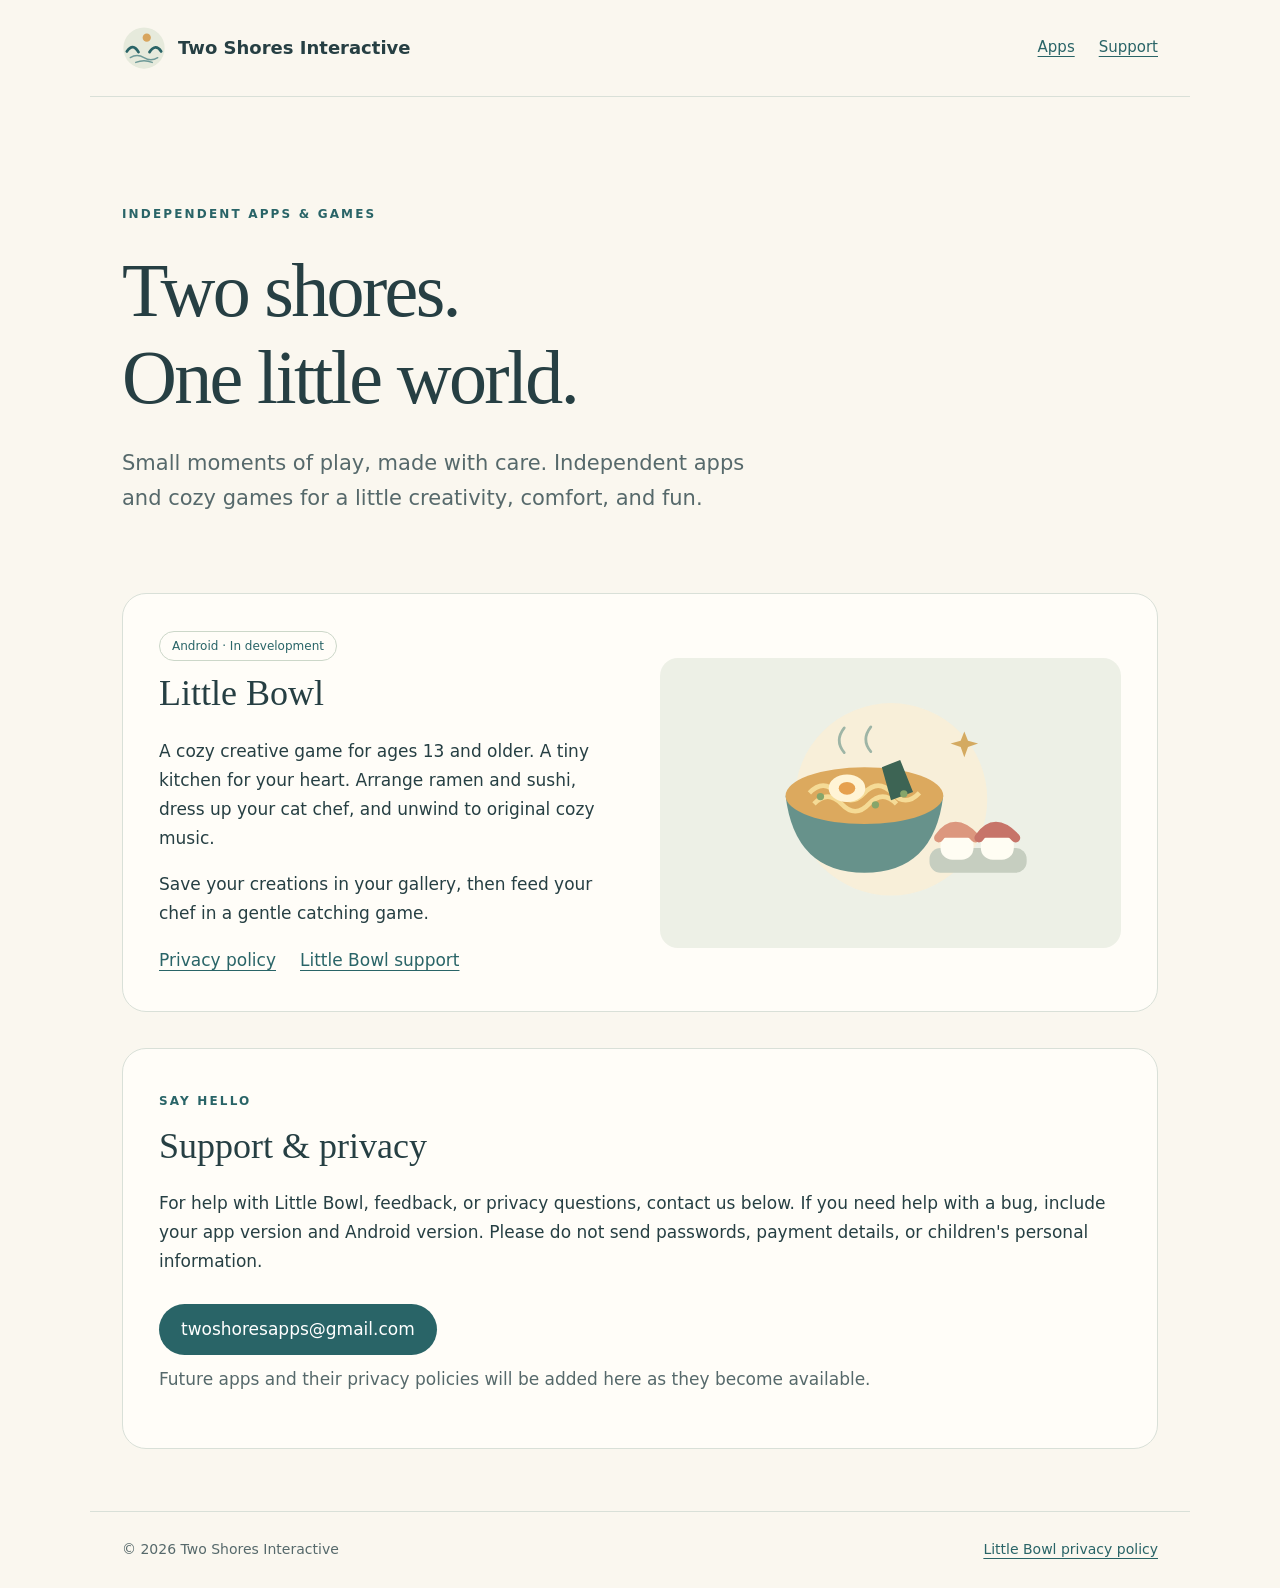
==== index.html @ 8dc5da83 "Add files via upload" ====
<!doctype html>
<html lang="en"><head><meta charset="utf-8"><meta name="viewport" content="width=device-width, initial-scale=1"><title>Two Shores Interactive — Apps & Games</title><meta name="description" content="Two Shores Interactive — independent apps, cozy games, support, and privacy policies."><meta name="theme-color" content="#faf7ef"><style>
:root{--ink:#263f43;--muted:#56696b;--paper:#faf7ef;--sea:#296467;--line:#d9e0d8;--card:#fffdf8}
*{box-sizing:border-box}html{scroll-behavior:smooth}body{margin:0;background:var(--paper);color:var(--ink);font:17px/1.7 system-ui,sans-serif}a{color:var(--sea);text-underline-offset:4px}a:focus-visible{outline:3px solid #af7441;outline-offset:5px}header,main,footer{max-width:1100px;margin:auto;padding:26px 32px}header{display:flex;align-items:center;justify-content:space-between;gap:20px;border-bottom:1px solid var(--line)}.brand{font-weight:700;text-decoration:none;color:var(--ink);font-size:18px;display:flex;gap:12px;align-items:center}.brand svg{width:44px;height:44px;flex-shrink:0}nav{display:flex;gap:24px}nav a{font-size:15px}.hero{padding:75px 0 58px;max-width:800px}.eyebrow{font-size:12px;letter-spacing:.18em;text-transform:uppercase;font-weight:700;color:var(--sea)}h1,h2,h3{font-family:Georgia,serif;font-weight:400;line-height:1.15}h1{font-size:clamp(40px,7vw,76px);margin:20px 0 24px;letter-spacing:-.035em}h2{font-size:36px;margin:12px 0 22px}h3{font-size:26px;margin:30px 0 12px}.intro{font-size:21px;color:var(--muted);max-width:640px}.card{background:var(--card);border:1px solid var(--line);border-radius:24px;padding:36px;margin-bottom:36px}.app-card{display:grid;grid-template-columns:1fr 1fr;gap:40px;align-items:center}.pill{display:inline-block;border:1px solid #ccd7c9;border-radius:30px;font-size:12px;padding:4px 12px;color:var(--sea)}.art{background:#edf0e6;border-radius:18px;padding:35px;display:flex;align-items:center;justify-content:center;min-height:260px}.art svg{width:100%;max-width:330px;height:auto}.button{display:inline-block;background:var(--sea);color:white;padding:11px 22px;border-radius:30px;text-decoration:none;margin:10px 0}.links{display:flex;flex-wrap:wrap;gap:12px 24px}.muted,footer{color:var(--muted)}footer{font-size:14px;border-top:1px solid var(--line);display:flex;justify-content:space-between;gap:20px;flex-wrap:wrap}.policy{max-width:800px;padding-top:25px}.policy h1{font-size:48px}.policy h2{font-size:28px;margin-top:38px}.note{border-left:3px solid var(--sea);background:#edf0e6;padding:16px 20px;border-radius:0 12px 12px 0}li{margin:7px 0}p{margin:0 0 18px}section[id]{scroll-margin-top:24px}@media(max-width:650px){header,main,footer{padding:22px}.brand{font-size:15px}nav{gap:12px}.hero{padding:46px 0}.app-card{grid-template-columns:1fr;gap:20px}.card{padding:24px}.art{min-height:200px}.intro{font-size:19px}.policy h1{font-size:38px}}@media(prefers-reduced-motion:reduce){html{scroll-behavior:auto}}
</style></head>
<body><header><a class="brand" href="index.html"><svg viewBox="0 0 64 64" aria-hidden="true"><circle cx="32" cy="32" r="30" fill="#e6eadc"/><circle cx="36" cy="17" r="6" fill="#d8a55e"/><path d="M7 37Q16 24 24 38M40 38Q49 25 57 37" fill="none" stroke="#296467" stroke-width="4" stroke-linecap="round"/><path d="M12 46Q22 40 32 46T52 46M20 53Q32 48 44 53" fill="none" stroke="#6d9997" stroke-width="2" stroke-linecap="round"/></svg>Two Shores Interactive</a><nav aria-label="Main navigation"><a href="index.html#apps">Apps</a><a href="index.html#support">Support</a></nav></header>
<main><section class="hero"><span class="eyebrow">Independent apps &amp; games</span><h1>Two shores.<br>One little world.</h1><p class="intro">Small moments of play, made with care. Independent apps and cozy games for a little creativity, comfort, and fun.</p></section>
<section id="apps" class="card app-card"><div><span class="pill">Android · In development</span><h2>Little Bowl</h2><p>A cozy creative game for ages 13 and older. A tiny kitchen for your heart. Arrange ramen and sushi, dress up your cat chef, and unwind to original cozy music.</p><p>Save your creations in your gallery, then feed your chef in a gentle catching game.</p><div class="links"><a href="privacy.html">Privacy policy</a><a href="mailto:twoshoresapps@gmail.com?subject=Little%20Bowl%20support">Little Bowl support</a></div></div><div class="art"><svg viewBox="0 0 360 240" role="img" aria-label="A bowl of ramen and sushi beneath a little star"><circle cx="180" cy="116" r="105" fill="#f8efd9"/><path d="M65 112Q75 196 151 196T237 112Z" fill="#67928b"/><ellipse cx="151" cy="112" rx="86" ry="31" fill="#dca95e"/><path d="M91 109q15-16 30 0t30 0t30 0t30 0M96 121q15-16 30 0t30 0t30 0" fill="none" stroke="#f5db96" stroke-width="5"/><ellipse cx="132" cy="104" rx="20" ry="15" fill="#fff4d5"/><ellipse cx="132" cy="104" rx="9" ry="7" fill="#e6a14f"/><path d="m170 81 20-8 14 35-24 9Z" fill="#3d6454"/><g fill="#86a56a"><circle cx="103" cy="113" r="4"/><circle cx="163" cy="122" r="4"/><circle cx="194" cy="110" r="4"/></g><rect x="222" y="169" width="106" height="27" rx="12" fill="#c6cec0"/><rect x="234" y="153" width="36" height="29" rx="13" fill="#fffdf3"/><path d="M232 158q17-25 40 0" fill="#dc977e" stroke="#dc977e" stroke-width="10" stroke-linecap="round"/><rect x="278" y="153" width="36" height="29" rx="13" fill="#fffdf3"/><path d="M276 158q17-25 40 0" fill="#c77469" stroke="#c77469" stroke-width="10" stroke-linecap="round"/><path d="M129 65q-11-13 0-27M158 64q-11-13 0-27" fill="none" stroke="#9eb5a6" stroke-width="3" stroke-linecap="round"/><path d="m260 42 4 10 11 3-11 4-4 11-4-11-11-4 11-3Z" fill="#d4aa61"/></svg></div></section>
<section id="support" class="card"><span class="eyebrow">Say hello</span><h2>Support &amp; privacy</h2><p>For help with Little Bowl, feedback, or privacy questions, contact us below. If you need help with a bug, include your app version and Android version. Please do not send passwords, payment details, or children's personal information.</p><a class="button" href="mailto:twoshoresapps@gmail.com">twoshoresapps@gmail.com</a><p class="muted">Future apps and their privacy policies will be added here as they become available.</p></section></main>
<footer><span>© 2026 Two Shores Interactive</span><a href="privacy.html">Little Bowl privacy policy</a></footer></body></html>
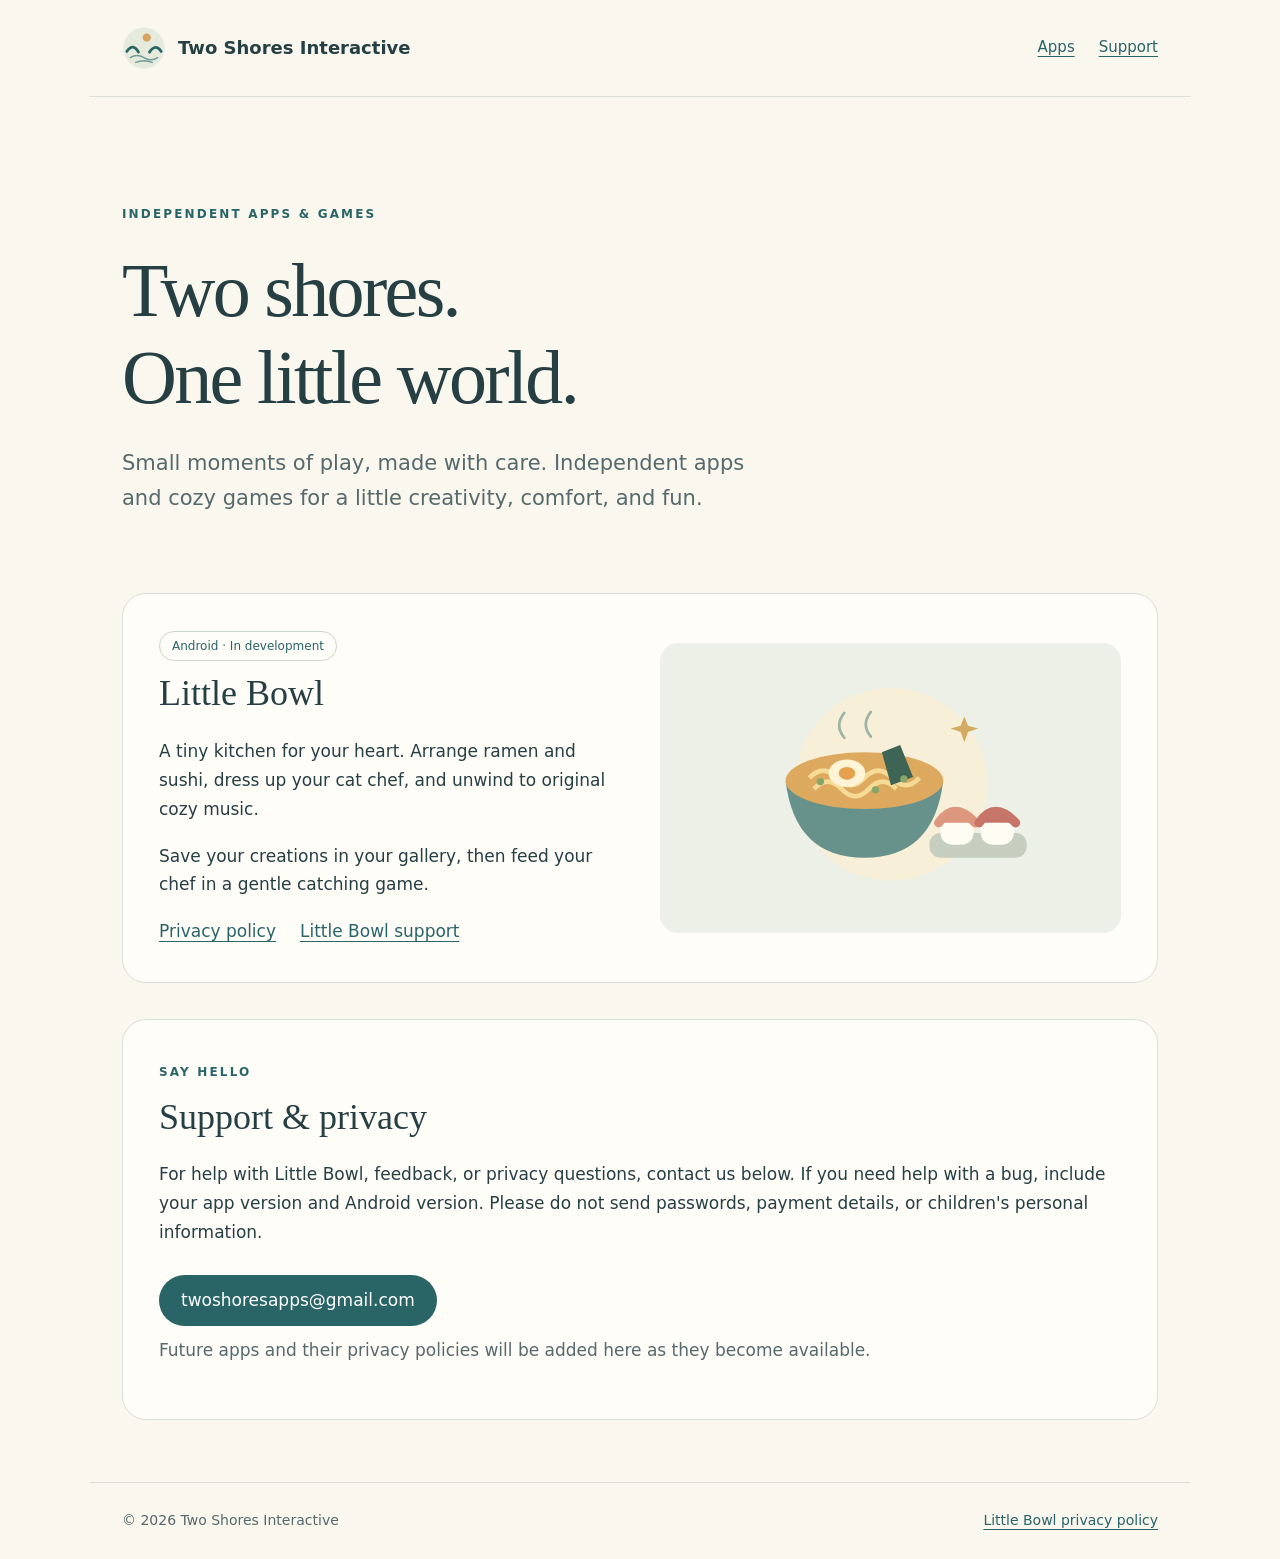
==== commit a3aa97cc: "Add files via upload" ====
--- a/index.html
+++ b/index.html
@@ -5,6 +5,6 @@
 </style></head>
 <body><header><a class="brand" href="index.html"><svg viewBox="0 0 64 64" aria-hidden="true"><circle cx="32" cy="32" r="30" fill="#e6eadc"/><circle cx="36" cy="17" r="6" fill="#d8a55e"/><path d="M7 37Q16 24 24 38M40 38Q49 25 57 37" fill="none" stroke="#296467" stroke-width="4" stroke-linecap="round"/><path d="M12 46Q22 40 32 46T52 46M20 53Q32 48 44 53" fill="none" stroke="#6d9997" stroke-width="2" stroke-linecap="round"/></svg>Two Shores Interactive</a><nav aria-label="Main navigation"><a href="index.html#apps">Apps</a><a href="index.html#support">Support</a></nav></header>
 <main><section class="hero"><span class="eyebrow">Independent apps &amp; games</span><h1>Two shores.<br>One little world.</h1><p class="intro">Small moments of play, made with care. Independent apps and cozy games for a little creativity, comfort, and fun.</p></section>
-<section id="apps" class="card app-card"><div><span class="pill">Android · In development</span><h2>Little Bowl</h2><p>A cozy creative game for ages 13 and older. A tiny kitchen for your heart. Arrange ramen and sushi, dress up your cat chef, and unwind to original cozy music.</p><p>Save your creations in your gallery, then feed your chef in a gentle catching game.</p><div class="links"><a href="privacy.html">Privacy policy</a><a href="mailto:twoshoresapps@gmail.com?subject=Little%20Bowl%20support">Little Bowl support</a></div></div><div class="art"><svg viewBox="0 0 360 240" role="img" aria-label="A bowl of ramen and sushi beneath a little star"><circle cx="180" cy="116" r="105" fill="#f8efd9"/><path d="M65 112Q75 196 151 196T237 112Z" fill="#67928b"/><ellipse cx="151" cy="112" rx="86" ry="31" fill="#dca95e"/><path d="M91 109q15-16 30 0t30 0t30 0t30 0M96 121q15-16 30 0t30 0t30 0" fill="none" stroke="#f5db96" stroke-width="5"/><ellipse cx="132" cy="104" rx="20" ry="15" fill="#fff4d5"/><ellipse cx="132" cy="104" rx="9" ry="7" fill="#e6a14f"/><path d="m170 81 20-8 14 35-24 9Z" fill="#3d6454"/><g fill="#86a56a"><circle cx="103" cy="113" r="4"/><circle cx="163" cy="122" r="4"/><circle cx="194" cy="110" r="4"/></g><rect x="222" y="169" width="106" height="27" rx="12" fill="#c6cec0"/><rect x="234" y="153" width="36" height="29" rx="13" fill="#fffdf3"/><path d="M232 158q17-25 40 0" fill="#dc977e" stroke="#dc977e" stroke-width="10" stroke-linecap="round"/><rect x="278" y="153" width="36" height="29" rx="13" fill="#fffdf3"/><path d="M276 158q17-25 40 0" fill="#c77469" stroke="#c77469" stroke-width="10" stroke-linecap="round"/><path d="M129 65q-11-13 0-27M158 64q-11-13 0-27" fill="none" stroke="#9eb5a6" stroke-width="3" stroke-linecap="round"/><path d="m260 42 4 10 11 3-11 4-4 11-4-11-11-4 11-3Z" fill="#d4aa61"/></svg></div></section>
+<section id="apps" class="card app-card"><div><span class="pill">Android · In development</span><h2>Little Bowl</h2><p>A tiny kitchen for your heart. Arrange ramen and sushi, dress up your cat chef, and unwind to original cozy music.</p><p>Save your creations in your gallery, then feed your chef in a gentle catching game.</p><div class="links"><a href="privacy.html">Privacy policy</a><a href="mailto:twoshoresapps@gmail.com?subject=Little%20Bowl%20support">Little Bowl support</a></div></div><div class="art"><svg viewBox="0 0 360 240" role="img" aria-label="A bowl of ramen and sushi beneath a little star"><circle cx="180" cy="116" r="105" fill="#f8efd9"/><path d="M65 112Q75 196 151 196T237 112Z" fill="#67928b"/><ellipse cx="151" cy="112" rx="86" ry="31" fill="#dca95e"/><path d="M91 109q15-16 30 0t30 0t30 0t30 0M96 121q15-16 30 0t30 0t30 0" fill="none" stroke="#f5db96" stroke-width="5"/><ellipse cx="132" cy="104" rx="20" ry="15" fill="#fff4d5"/><ellipse cx="132" cy="104" rx="9" ry="7" fill="#e6a14f"/><path d="m170 81 20-8 14 35-24 9Z" fill="#3d6454"/><g fill="#86a56a"><circle cx="103" cy="113" r="4"/><circle cx="163" cy="122" r="4"/><circle cx="194" cy="110" r="4"/></g><rect x="222" y="169" width="106" height="27" rx="12" fill="#c6cec0"/><rect x="234" y="153" width="36" height="29" rx="13" fill="#fffdf3"/><path d="M232 158q17-25 40 0" fill="#dc977e" stroke="#dc977e" stroke-width="10" stroke-linecap="round"/><rect x="278" y="153" width="36" height="29" rx="13" fill="#fffdf3"/><path d="M276 158q17-25 40 0" fill="#c77469" stroke="#c77469" stroke-width="10" stroke-linecap="round"/><path d="M129 65q-11-13 0-27M158 64q-11-13 0-27" fill="none" stroke="#9eb5a6" stroke-width="3" stroke-linecap="round"/><path d="m260 42 4 10 11 3-11 4-4 11-4-11-11-4 11-3Z" fill="#d4aa61"/></svg></div></section>
 <section id="support" class="card"><span class="eyebrow">Say hello</span><h2>Support &amp; privacy</h2><p>For help with Little Bowl, feedback, or privacy questions, contact us below. If you need help with a bug, include your app version and Android version. Please do not send passwords, payment details, or children's personal information.</p><a class="button" href="mailto:twoshoresapps@gmail.com">twoshoresapps@gmail.com</a><p class="muted">Future apps and their privacy policies will be added here as they become available.</p></section></main>
 <footer><span>© 2026 Two Shores Interactive</span><a href="privacy.html">Little Bowl privacy policy</a></footer></body></html>
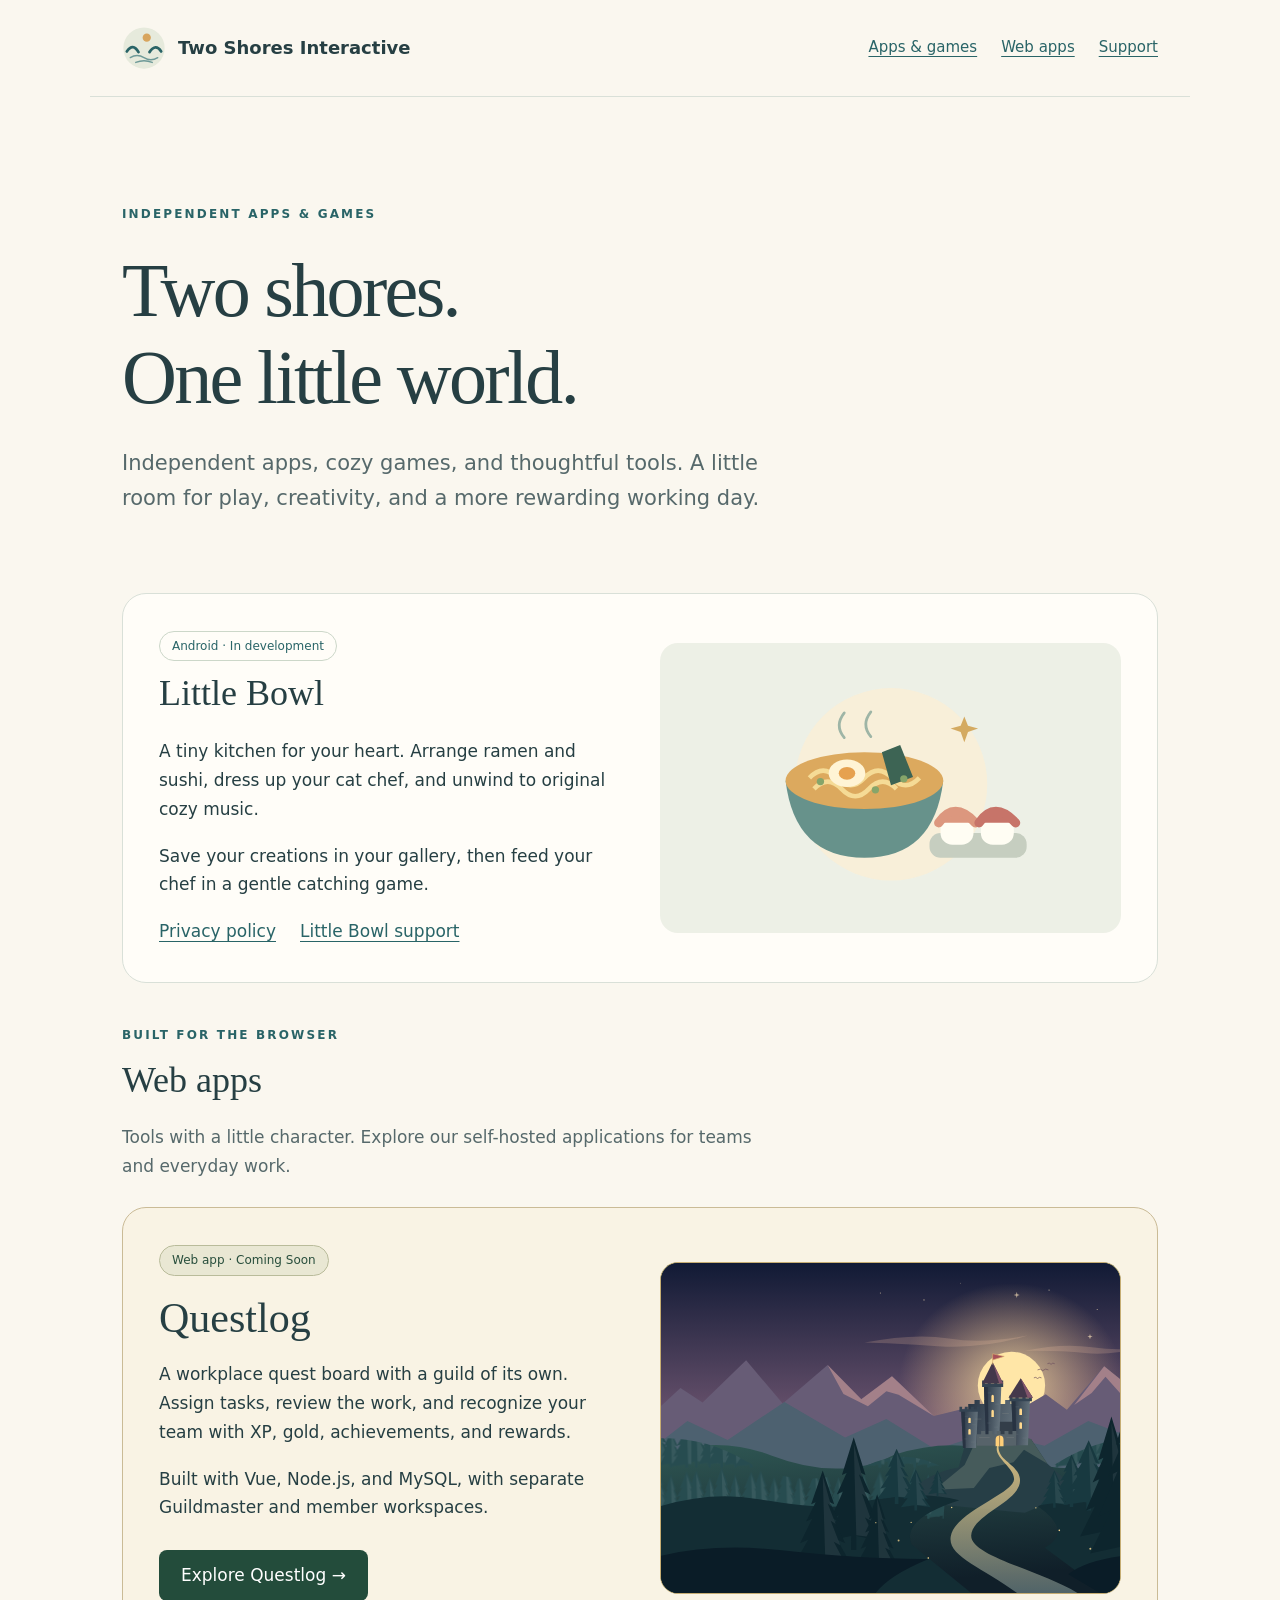
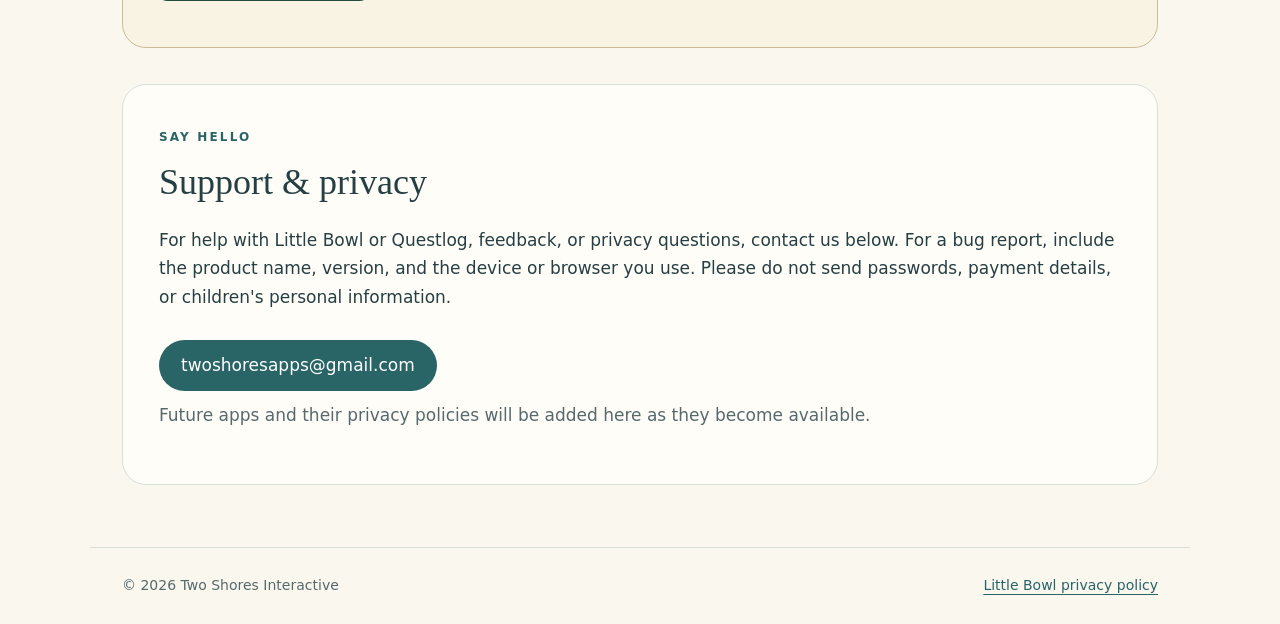
==== commit 1ca46756: "Add files via upload" ====
--- a/index.html
+++ b/index.html
@@ -2,9 +2,32 @@
 <html lang="en"><head><meta charset="utf-8"><meta name="viewport" content="width=device-width, initial-scale=1"><title>Two Shores Interactive — Apps & Games</title><meta name="description" content="Two Shores Interactive — independent apps, cozy games, support, and privacy policies."><meta name="theme-color" content="#faf7ef"><style>
 :root{--ink:#263f43;--muted:#56696b;--paper:#faf7ef;--sea:#296467;--line:#d9e0d8;--card:#fffdf8}
 *{box-sizing:border-box}html{scroll-behavior:smooth}body{margin:0;background:var(--paper);color:var(--ink);font:17px/1.7 system-ui,sans-serif}a{color:var(--sea);text-underline-offset:4px}a:focus-visible{outline:3px solid #af7441;outline-offset:5px}header,main,footer{max-width:1100px;margin:auto;padding:26px 32px}header{display:flex;align-items:center;justify-content:space-between;gap:20px;border-bottom:1px solid var(--line)}.brand{font-weight:700;text-decoration:none;color:var(--ink);font-size:18px;display:flex;gap:12px;align-items:center}.brand svg{width:44px;height:44px;flex-shrink:0}nav{display:flex;gap:24px}nav a{font-size:15px}.hero{padding:75px 0 58px;max-width:800px}.eyebrow{font-size:12px;letter-spacing:.18em;text-transform:uppercase;font-weight:700;color:var(--sea)}h1,h2,h3{font-family:Georgia,serif;font-weight:400;line-height:1.15}h1{font-size:clamp(40px,7vw,76px);margin:20px 0 24px;letter-spacing:-.035em}h2{font-size:36px;margin:12px 0 22px}h3{font-size:26px;margin:30px 0 12px}.intro{font-size:21px;color:var(--muted);max-width:640px}.card{background:var(--card);border:1px solid var(--line);border-radius:24px;padding:36px;margin-bottom:36px}.app-card{display:grid;grid-template-columns:1fr 1fr;gap:40px;align-items:center}.pill{display:inline-block;border:1px solid #ccd7c9;border-radius:30px;font-size:12px;padding:4px 12px;color:var(--sea)}.art{background:#edf0e6;border-radius:18px;padding:35px;display:flex;align-items:center;justify-content:center;min-height:260px}.art svg{width:100%;max-width:330px;height:auto}.button{display:inline-block;background:var(--sea);color:white;padding:11px 22px;border-radius:30px;text-decoration:none;margin:10px 0}.links{display:flex;flex-wrap:wrap;gap:12px 24px}.muted,footer{color:var(--muted)}footer{font-size:14px;border-top:1px solid var(--line);display:flex;justify-content:space-between;gap:20px;flex-wrap:wrap}.policy{max-width:800px;padding-top:25px}.policy h1{font-size:48px}.policy h2{font-size:28px;margin-top:38px}.note{border-left:3px solid var(--sea);background:#edf0e6;padding:16px 20px;border-radius:0 12px 12px 0}li{margin:7px 0}p{margin:0 0 18px}section[id]{scroll-margin-top:24px}@media(max-width:650px){header,main,footer{padding:22px}.brand{font-size:15px}nav{gap:12px}.hero{padding:46px 0}.app-card{grid-template-columns:1fr;gap:20px}.card{padding:24px}.art{min-height:200px}.intro{font-size:19px}.policy h1{font-size:38px}}@media(prefers-reduced-motion:reduce){html{scroll-behavior:auto}}
+
+header{flex-wrap:wrap}nav{flex-wrap:wrap}
+.web-apps-heading{margin:22px 0 26px}.web-apps-heading p{max-width:650px;color:var(--muted)}
+.questlog-card{overflow:hidden;border-color:#cabb96;background:#f9f3e4}
+.questlog-card .pill{background:#e9e7d3;border-color:#b9bb9a;color:#284e3c}
+.questlog-card h3{font-size:42px;margin:18px 0}
+.questlog-card .art{padding:0;min-height:330px;background:#183c32;overflow:hidden;border:1px solid #c6ad73}
+.questlog-card .art img{width:100%;height:330px;object-fit:cover;display:block}
+.questlog-card .button{border-radius:8px;background:#234c3b}
+.questlog-card .links{align-items:center}
+@media(max-width:650px){.questlog-card .art,.questlog-card .art img{min-height:230px;height:230px}}
+
 </style></head>
-<body><header><a class="brand" href="index.html"><svg viewBox="0 0 64 64" aria-hidden="true"><circle cx="32" cy="32" r="30" fill="#e6eadc"/><circle cx="36" cy="17" r="6" fill="#d8a55e"/><path d="M7 37Q16 24 24 38M40 38Q49 25 57 37" fill="none" stroke="#296467" stroke-width="4" stroke-linecap="round"/><path d="M12 46Q22 40 32 46T52 46M20 53Q32 48 44 53" fill="none" stroke="#6d9997" stroke-width="2" stroke-linecap="round"/></svg>Two Shores Interactive</a><nav aria-label="Main navigation"><a href="index.html#apps">Apps</a><a href="index.html#support">Support</a></nav></header>
-<main><section class="hero"><span class="eyebrow">Independent apps &amp; games</span><h1>Two shores.<br>One little world.</h1><p class="intro">Small moments of play, made with care. Independent apps and cozy games for a little creativity, comfort, and fun.</p></section>
+<body><header><a class="brand" href="index.html"><svg viewBox="0 0 64 64" aria-hidden="true"><circle cx="32" cy="32" r="30" fill="#e6eadc"/><circle cx="36" cy="17" r="6" fill="#d8a55e"/><path d="M7 37Q16 24 24 38M40 38Q49 25 57 37" fill="none" stroke="#296467" stroke-width="4" stroke-linecap="round"/><path d="M12 46Q22 40 32 46T52 46M20 53Q32 48 44 53" fill="none" stroke="#6d9997" stroke-width="2" stroke-linecap="round"/></svg>Two Shores Interactive</a><nav aria-label="Main navigation"><a href="index.html#apps">Apps &amp; games</a><a href="index.html#web-apps">Web apps</a><a href="index.html#support">Support</a></nav></header>
+<main><section class="hero"><span class="eyebrow">Independent apps &amp; games</span><h1>Two shores.<br>One little world.</h1><p class="intro">Independent apps, cozy games, and thoughtful tools. A little room for play, creativity, and a more rewarding working day.</p></section>
 <section id="apps" class="card app-card"><div><span class="pill">Android · In development</span><h2>Little Bowl</h2><p>A tiny kitchen for your heart. Arrange ramen and sushi, dress up your cat chef, and unwind to original cozy music.</p><p>Save your creations in your gallery, then feed your chef in a gentle catching game.</p><div class="links"><a href="privacy.html">Privacy policy</a><a href="mailto:twoshoresapps@gmail.com?subject=Little%20Bowl%20support">Little Bowl support</a></div></div><div class="art"><svg viewBox="0 0 360 240" role="img" aria-label="A bowl of ramen and sushi beneath a little star"><circle cx="180" cy="116" r="105" fill="#f8efd9"/><path d="M65 112Q75 196 151 196T237 112Z" fill="#67928b"/><ellipse cx="151" cy="112" rx="86" ry="31" fill="#dca95e"/><path d="M91 109q15-16 30 0t30 0t30 0t30 0M96 121q15-16 30 0t30 0t30 0" fill="none" stroke="#f5db96" stroke-width="5"/><ellipse cx="132" cy="104" rx="20" ry="15" fill="#fff4d5"/><ellipse cx="132" cy="104" rx="9" ry="7" fill="#e6a14f"/><path d="m170 81 20-8 14 35-24 9Z" fill="#3d6454"/><g fill="#86a56a"><circle cx="103" cy="113" r="4"/><circle cx="163" cy="122" r="4"/><circle cx="194" cy="110" r="4"/></g><rect x="222" y="169" width="106" height="27" rx="12" fill="#c6cec0"/><rect x="234" y="153" width="36" height="29" rx="13" fill="#fffdf3"/><path d="M232 158q17-25 40 0" fill="#dc977e" stroke="#dc977e" stroke-width="10" stroke-linecap="round"/><rect x="278" y="153" width="36" height="29" rx="13" fill="#fffdf3"/><path d="M276 158q17-25 40 0" fill="#c77469" stroke="#c77469" stroke-width="10" stroke-linecap="round"/><path d="M129 65q-11-13 0-27M158 64q-11-13 0-27" fill="none" stroke="#9eb5a6" stroke-width="3" stroke-linecap="round"/><path d="m260 42 4 10 11 3-11 4-4 11-4-11-11-4 11-3Z" fill="#d4aa61"/></svg></div></section>
-<section id="support" class="card"><span class="eyebrow">Say hello</span><h2>Support &amp; privacy</h2><p>For help with Little Bowl, feedback, or privacy questions, contact us below. If you need help with a bug, include your app version and Android version. Please do not send passwords, payment details, or children's personal information.</p><a class="button" href="mailto:twoshoresapps@gmail.com">twoshoresapps@gmail.com</a><p class="muted">Future apps and their privacy policies will be added here as they become available.</p></section></main>
+
+<section id="web-apps">
+<div class="web-apps-heading"><span class="eyebrow">Built for the browser</span><h2>Web apps</h2><p>Tools with a little character. Explore our self-hosted applications for teams and everyday work.</p></div>
+<article class="card app-card questlog-card">
+<div><span class="pill">Web app · Coming Soon</span><h3>Questlog</h3>
+<p>A workplace quest board with a guild of its own. Assign tasks, review the work, and recognize your team with XP, gold, achievements, and rewards.</p>
+
+<p>Built with Vue, Node.js, and MySQL, with separate Guildmaster and member workspaces.</p><div class="links"><a class="button" href="questlog/">Explore Questlog <span aria-hidden="true">→</span></a></div>
+</div><div class="art"><img src="questlog/assets/guild-gate.svg" alt="An illustrated castle rising above a forest at sunset" width="1600" height="1000" loading="lazy"></div>
+</article></section>
+
+<section id="support" class="card"><span class="eyebrow">Say hello</span><h2>Support &amp; privacy</h2><p>For help with Little Bowl or Questlog, feedback, or privacy questions, contact us below. For a bug report, include the product name, version, and the device or browser you use. Please do not send passwords, payment details, or children's personal information.</p><a class="button" href="mailto:twoshoresapps@gmail.com">twoshoresapps@gmail.com</a><p class="muted">Future apps and their privacy policies will be added here as they become available.</p></section></main>
 <footer><span>© 2026 Two Shores Interactive</span><a href="privacy.html">Little Bowl privacy policy</a></footer></body></html>
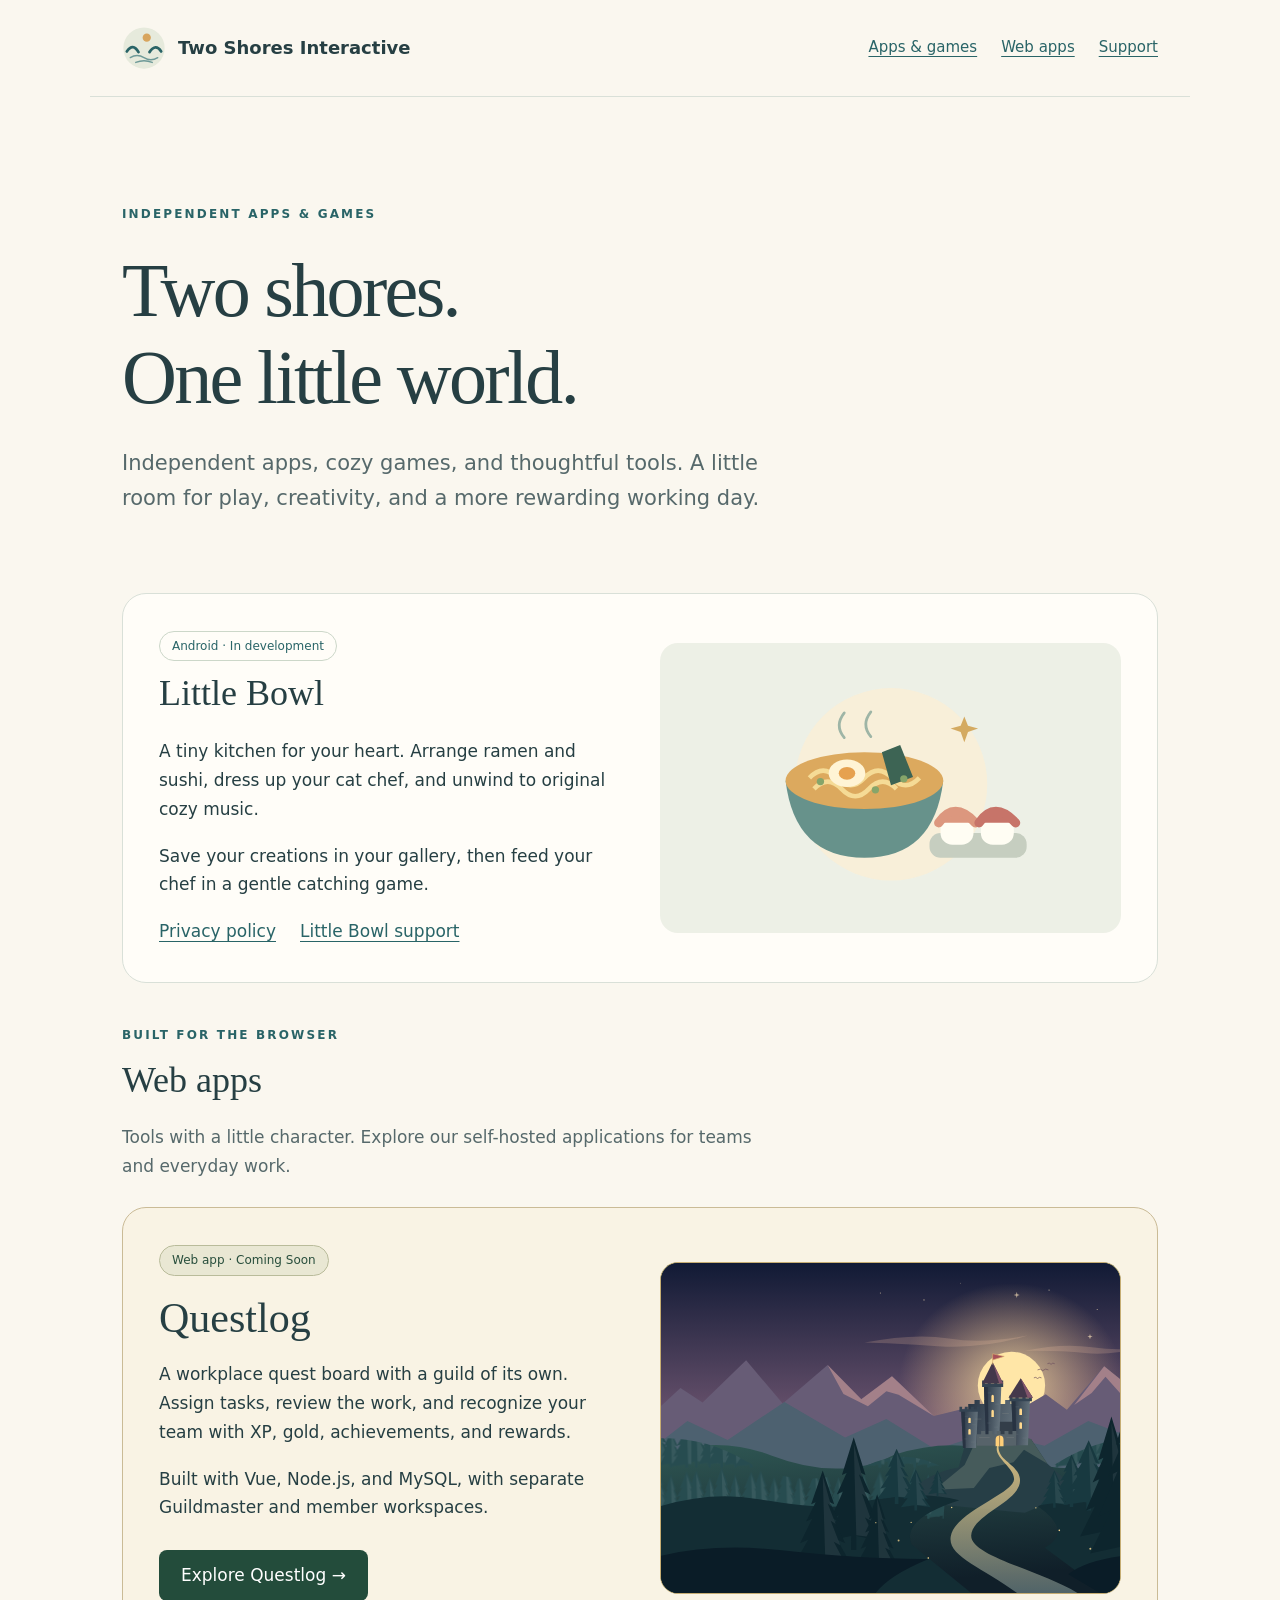
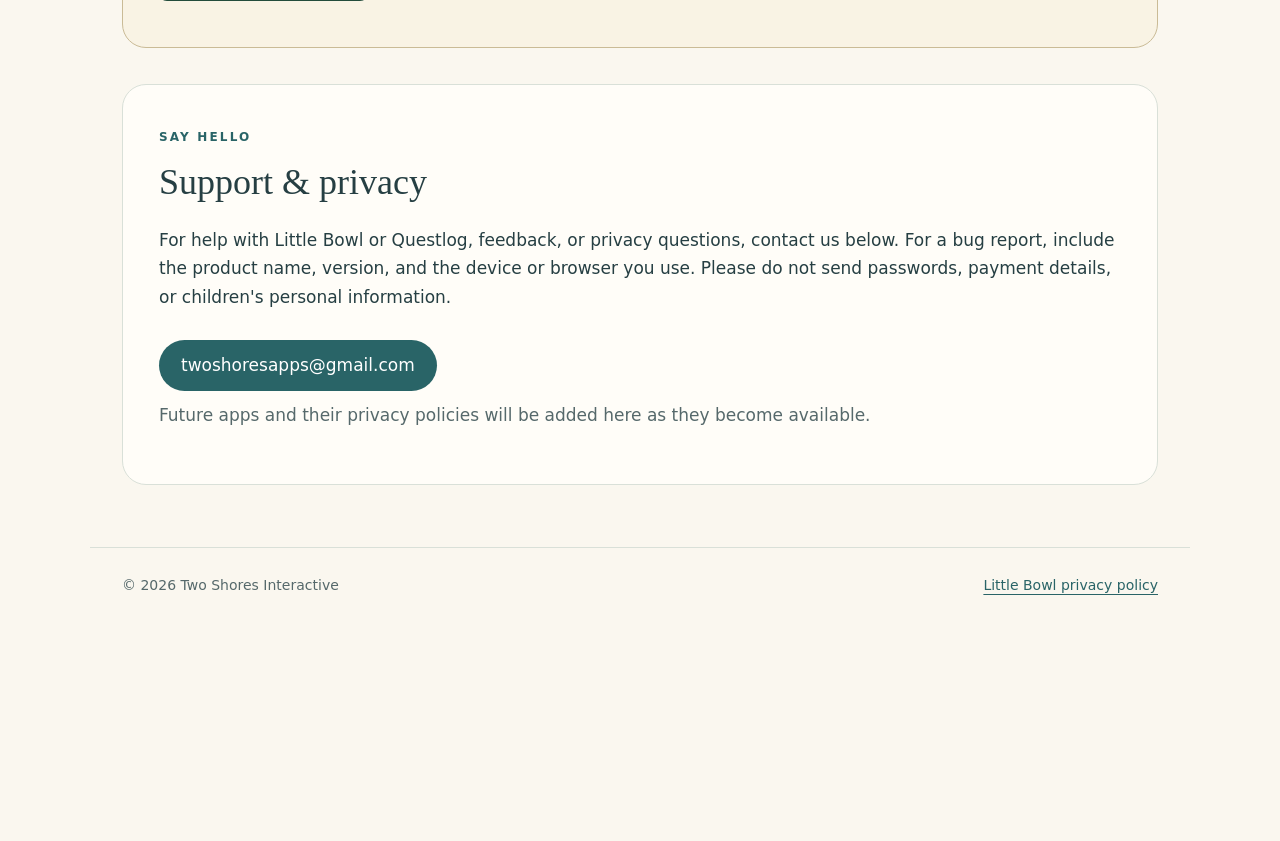
==== commit a3596d46: "Add files via upload" ====
--- a/index.html
+++ b/index.html
@@ -13,6 +13,14 @@
 .questlog-card .button{border-radius:8px;background:#234c3b}
 .questlog-card .links{align-items:center}
 @media(max-width:650px){.questlog-card .art,.questlog-card .art img{min-height:230px;height:230px}}
+
+/* Decorative shoreline under the footer. The art fades into --paper. */
+body::after {
+  content: "";
+  display: block;
+  height: clamp(8.5rem, 17vw, 17rem);
+  background: url("assets/shoreline.svg") center bottom / max(100%, 42rem) 100% no-repeat;
+}
 
 </style></head>
 <body><header><a class="brand" href="index.html"><svg viewBox="0 0 64 64" aria-hidden="true"><circle cx="32" cy="32" r="30" fill="#e6eadc"/><circle cx="36" cy="17" r="6" fill="#d8a55e"/><path d="M7 37Q16 24 24 38M40 38Q49 25 57 37" fill="none" stroke="#296467" stroke-width="4" stroke-linecap="round"/><path d="M12 46Q22 40 32 46T52 46M20 53Q32 48 44 53" fill="none" stroke="#6d9997" stroke-width="2" stroke-linecap="round"/></svg>Two Shores Interactive</a><nav aria-label="Main navigation"><a href="index.html#apps">Apps &amp; games</a><a href="index.html#web-apps">Web apps</a><a href="index.html#support">Support</a></nav></header>
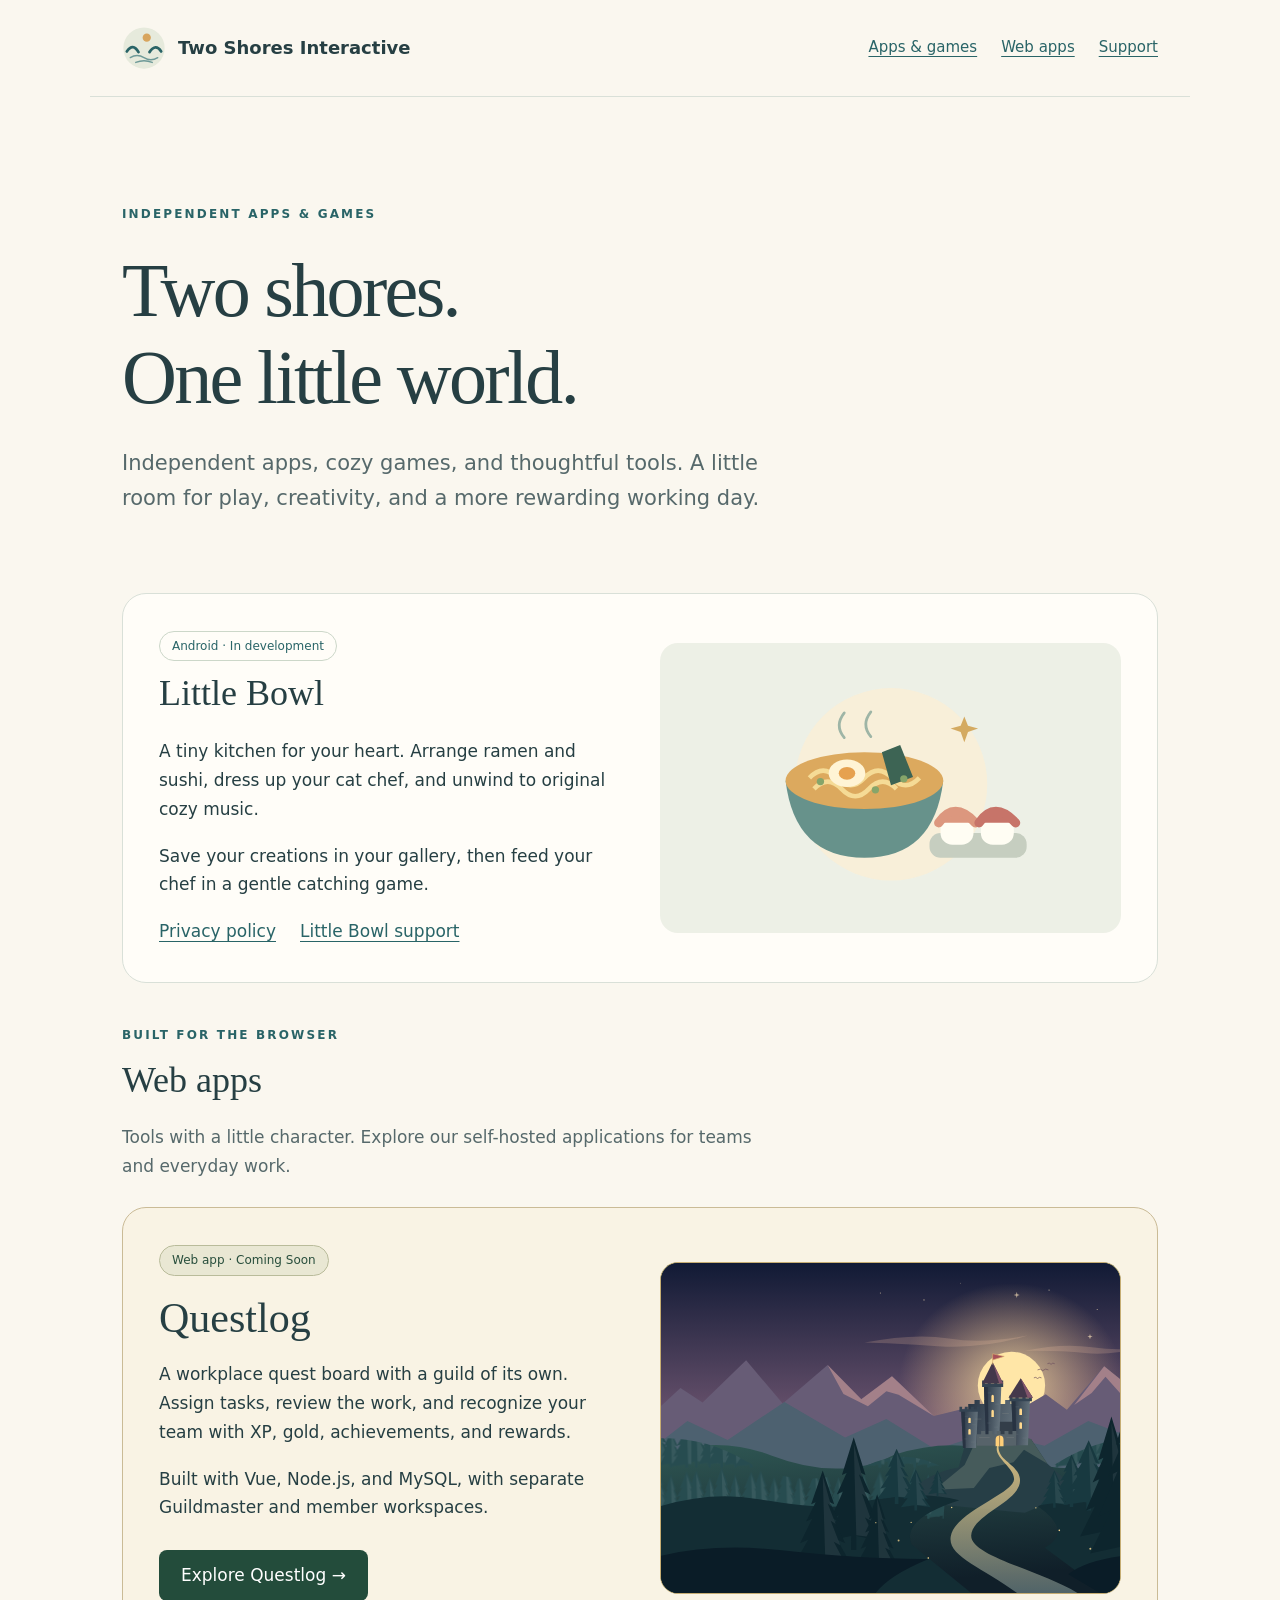
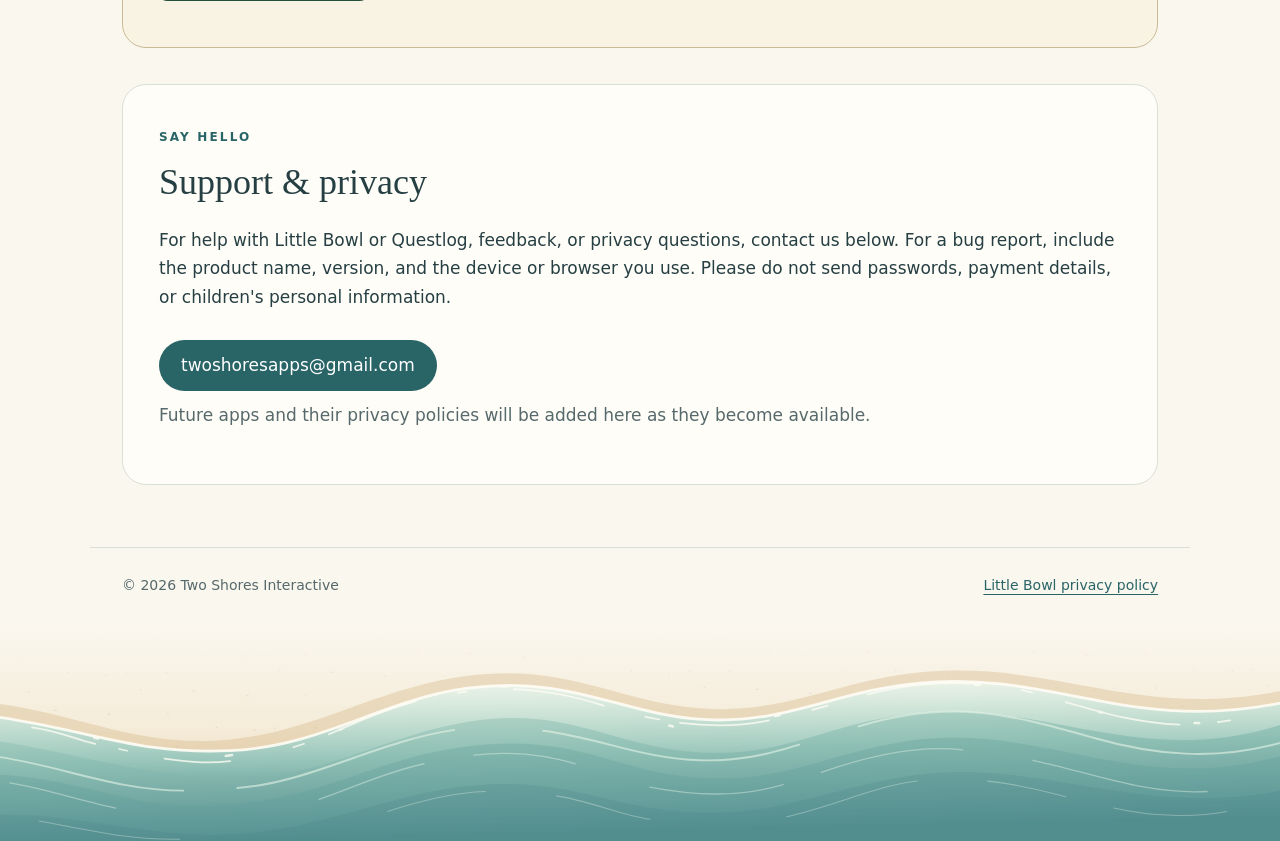
==== commit 8b3793aa: "Add files via upload" ====
--- a/index.html
+++ b/index.html
@@ -1,7 +1,7 @@
 <!doctype html>
 <html lang="en"><head><meta charset="utf-8"><meta name="viewport" content="width=device-width, initial-scale=1"><title>Two Shores Interactive — Apps & Games</title><meta name="description" content="Two Shores Interactive — independent apps, cozy games, support, and privacy policies."><meta name="theme-color" content="#faf7ef"><style>
 :root{--ink:#263f43;--muted:#56696b;--paper:#faf7ef;--sea:#296467;--line:#d9e0d8;--card:#fffdf8}
-*{box-sizing:border-box}html{scroll-behavior:smooth}body{margin:0;background:var(--paper);color:var(--ink);font:17px/1.7 system-ui,sans-serif}a{color:var(--sea);text-underline-offset:4px}a:focus-visible{outline:3px solid #af7441;outline-offset:5px}header,main,footer{max-width:1100px;margin:auto;padding:26px 32px}header{display:flex;align-items:center;justify-content:space-between;gap:20px;border-bottom:1px solid var(--line)}.brand{font-weight:700;text-decoration:none;color:var(--ink);font-size:18px;display:flex;gap:12px;align-items:center}.brand svg{width:44px;height:44px;flex-shrink:0}nav{display:flex;gap:24px}nav a{font-size:15px}.hero{padding:75px 0 58px;max-width:800px}.eyebrow{font-size:12px;letter-spacing:.18em;text-transform:uppercase;font-weight:700;color:var(--sea)}h1,h2,h3{font-family:Georgia,serif;font-weight:400;line-height:1.15}h1{font-size:clamp(40px,7vw,76px);margin:20px 0 24px;letter-spacing:-.035em}h2{font-size:36px;margin:12px 0 22px}h3{font-size:26px;margin:30px 0 12px}.intro{font-size:21px;color:var(--muted);max-width:640px}.card{background:var(--card);border:1px solid var(--line);border-radius:24px;padding:36px;margin-bottom:36px}.app-card{display:grid;grid-template-columns:1fr 1fr;gap:40px;align-items:center}.pill{display:inline-block;border:1px solid #ccd7c9;border-radius:30px;font-size:12px;padding:4px 12px;color:var(--sea)}.art{background:#edf0e6;border-radius:18px;padding:35px;display:flex;align-items:center;justify-content:center;min-height:260px}.art svg{width:100%;max-width:330px;height:auto}.button{display:inline-block;background:var(--sea);color:white;padding:11px 22px;border-radius:30px;text-decoration:none;margin:10px 0}.links{display:flex;flex-wrap:wrap;gap:12px 24px}.muted,footer{color:var(--muted)}footer{font-size:14px;border-top:1px solid var(--line);display:flex;justify-content:space-between;gap:20px;flex-wrap:wrap}.policy{max-width:800px;padding-top:25px}.policy h1{font-size:48px}.policy h2{font-size:28px;margin-top:38px}.note{border-left:3px solid var(--sea);background:#edf0e6;padding:16px 20px;border-radius:0 12px 12px 0}li{margin:7px 0}p{margin:0 0 18px}section[id]{scroll-margin-top:24px}@media(max-width:650px){header,main,footer{padding:22px}.brand{font-size:15px}nav{gap:12px}.hero{padding:46px 0}.app-card{grid-template-columns:1fr;gap:20px}.card{padding:24px}.art{min-height:200px}.intro{font-size:19px}.policy h1{font-size:38px}}@media(prefers-reduced-motion:reduce){html{scroll-behavior:auto}}
+*{box-sizing:border-box}html{scroll-behavior:smooth}body{margin:0;background:var(--paper);color:var(--ink);font:17px/1.7 system-ui,sans-serif}a{color:var(--sea);text-underline-offset:4px}a:focus-visible{outline:3px solid #af7441;outline-offset:5px}header,main,footer{max-width:1100px;margin:auto;padding:26px 32px}header{display:flex;align-items:center;justify-content:space-between;gap:20px;border-bottom:1px solid var(--line)}.brand{font-weight:700;text-decoration:none;color:var(--ink);font-size:18px;display:flex;gap:12px;align-items:center}.brand img{width:44px;height:44px;flex-shrink:0}nav{display:flex;gap:24px}nav a{font-size:15px}.hero{padding:75px 0 58px;max-width:800px}.eyebrow{font-size:12px;letter-spacing:.18em;text-transform:uppercase;font-weight:700;color:var(--sea)}h1,h2,h3{font-family:Georgia,serif;font-weight:400;line-height:1.15}h1{font-size:clamp(40px,7vw,76px);margin:20px 0 24px;letter-spacing:-.035em}h2{font-size:36px;margin:12px 0 22px}h3{font-size:26px;margin:30px 0 12px}.intro{font-size:21px;color:var(--muted);max-width:640px}.card{background:var(--card);border:1px solid var(--line);border-radius:24px;padding:36px;margin-bottom:36px}.app-card{display:grid;grid-template-columns:1fr 1fr;gap:40px;align-items:center}.pill{display:inline-block;border:1px solid #ccd7c9;border-radius:30px;font-size:12px;padding:4px 12px;color:var(--sea)}.art{background:#edf0e6;border-radius:18px;padding:35px;display:flex;align-items:center;justify-content:center;min-height:260px}#apps .art img{width:100%;max-width:330px;height:auto}.button{display:inline-block;background:var(--sea);color:white;padding:11px 22px;border-radius:30px;text-decoration:none;margin:10px 0}.links{display:flex;flex-wrap:wrap;gap:12px 24px}.muted,footer{color:var(--muted)}footer{font-size:14px;border-top:1px solid var(--line);display:flex;justify-content:space-between;gap:20px;flex-wrap:wrap}.policy{max-width:800px;padding-top:25px}.policy h1{font-size:48px}.policy h2{font-size:28px;margin-top:38px}.note{border-left:3px solid var(--sea);background:#edf0e6;padding:16px 20px;border-radius:0 12px 12px 0}li{margin:7px 0}p{margin:0 0 18px}section[id]{scroll-margin-top:24px}@media(max-width:650px){header,main,footer{padding:22px}.brand{font-size:15px}nav{gap:12px}.hero{padding:46px 0}.app-card{grid-template-columns:1fr;gap:20px}.card{padding:24px}.art{min-height:200px}.intro{font-size:19px}.policy h1{font-size:38px}}@media(prefers-reduced-motion:reduce){html{scroll-behavior:auto}}
 
 header{flex-wrap:wrap}nav{flex-wrap:wrap}
 .web-apps-heading{margin:22px 0 26px}.web-apps-heading p{max-width:650px;color:var(--muted)}
@@ -23,9 +23,9 @@
 }
 
 </style></head>
-<body><header><a class="brand" href="index.html"><svg viewBox="0 0 64 64" aria-hidden="true"><circle cx="32" cy="32" r="30" fill="#e6eadc"/><circle cx="36" cy="17" r="6" fill="#d8a55e"/><path d="M7 37Q16 24 24 38M40 38Q49 25 57 37" fill="none" stroke="#296467" stroke-width="4" stroke-linecap="round"/><path d="M12 46Q22 40 32 46T52 46M20 53Q32 48 44 53" fill="none" stroke="#6d9997" stroke-width="2" stroke-linecap="round"/></svg>Two Shores Interactive</a><nav aria-label="Main navigation"><a href="index.html#apps">Apps &amp; games</a><a href="index.html#web-apps">Web apps</a><a href="index.html#support">Support</a></nav></header>
+<body><header><a class="brand" href="index.html"><img src="assets/two-shores-logo.svg" width="44" height="44" alt="">Two Shores Interactive</a><nav aria-label="Main navigation"><a href="index.html#apps">Apps &amp; games</a><a href="index.html#web-apps">Web apps</a><a href="index.html#support">Support</a></nav></header>
 <main><section class="hero"><span class="eyebrow">Independent apps &amp; games</span><h1>Two shores.<br>One little world.</h1><p class="intro">Independent apps, cozy games, and thoughtful tools. A little room for play, creativity, and a more rewarding working day.</p></section>
-<section id="apps" class="card app-card"><div><span class="pill">Android · In development</span><h2>Little Bowl</h2><p>A tiny kitchen for your heart. Arrange ramen and sushi, dress up your cat chef, and unwind to original cozy music.</p><p>Save your creations in your gallery, then feed your chef in a gentle catching game.</p><div class="links"><a href="privacy.html">Privacy policy</a><a href="mailto:twoshoresapps@gmail.com?subject=Little%20Bowl%20support">Little Bowl support</a></div></div><div class="art"><svg viewBox="0 0 360 240" role="img" aria-label="A bowl of ramen and sushi beneath a little star"><circle cx="180" cy="116" r="105" fill="#f8efd9"/><path d="M65 112Q75 196 151 196T237 112Z" fill="#67928b"/><ellipse cx="151" cy="112" rx="86" ry="31" fill="#dca95e"/><path d="M91 109q15-16 30 0t30 0t30 0t30 0M96 121q15-16 30 0t30 0t30 0" fill="none" stroke="#f5db96" stroke-width="5"/><ellipse cx="132" cy="104" rx="20" ry="15" fill="#fff4d5"/><ellipse cx="132" cy="104" rx="9" ry="7" fill="#e6a14f"/><path d="m170 81 20-8 14 35-24 9Z" fill="#3d6454"/><g fill="#86a56a"><circle cx="103" cy="113" r="4"/><circle cx="163" cy="122" r="4"/><circle cx="194" cy="110" r="4"/></g><rect x="222" y="169" width="106" height="27" rx="12" fill="#c6cec0"/><rect x="234" y="153" width="36" height="29" rx="13" fill="#fffdf3"/><path d="M232 158q17-25 40 0" fill="#dc977e" stroke="#dc977e" stroke-width="10" stroke-linecap="round"/><rect x="278" y="153" width="36" height="29" rx="13" fill="#fffdf3"/><path d="M276 158q17-25 40 0" fill="#c77469" stroke="#c77469" stroke-width="10" stroke-linecap="round"/><path d="M129 65q-11-13 0-27M158 64q-11-13 0-27" fill="none" stroke="#9eb5a6" stroke-width="3" stroke-linecap="round"/><path d="m260 42 4 10 11 3-11 4-4 11-4-11-11-4 11-3Z" fill="#d4aa61"/></svg></div></section>
+<section id="apps" class="card app-card"><div><span class="pill">Android · In development</span><h2>Little Bowl</h2><p>A tiny kitchen for your heart. Arrange ramen and sushi, dress up your cat chef, and unwind to original cozy music.</p><p>Save your creations in your gallery, then feed your chef in a gentle catching game.</p><div class="links"><a href="privacy.html">Privacy policy</a><a href="mailto:twoshoresapps@gmail.com?subject=Little%20Bowl%20support">Little Bowl support</a></div></div><div class="art"><img src="assets/little-bowl-illustration.svg" width="360" height="240" alt="A bowl of ramen and sushi beneath a little star"></div></section>
 
 <section id="web-apps">
 <div class="web-apps-heading"><span class="eyebrow">Built for the browser</span><h2>Web apps</h2><p>Tools with a little character. Explore our self-hosted applications for teams and everyday work.</p></div>
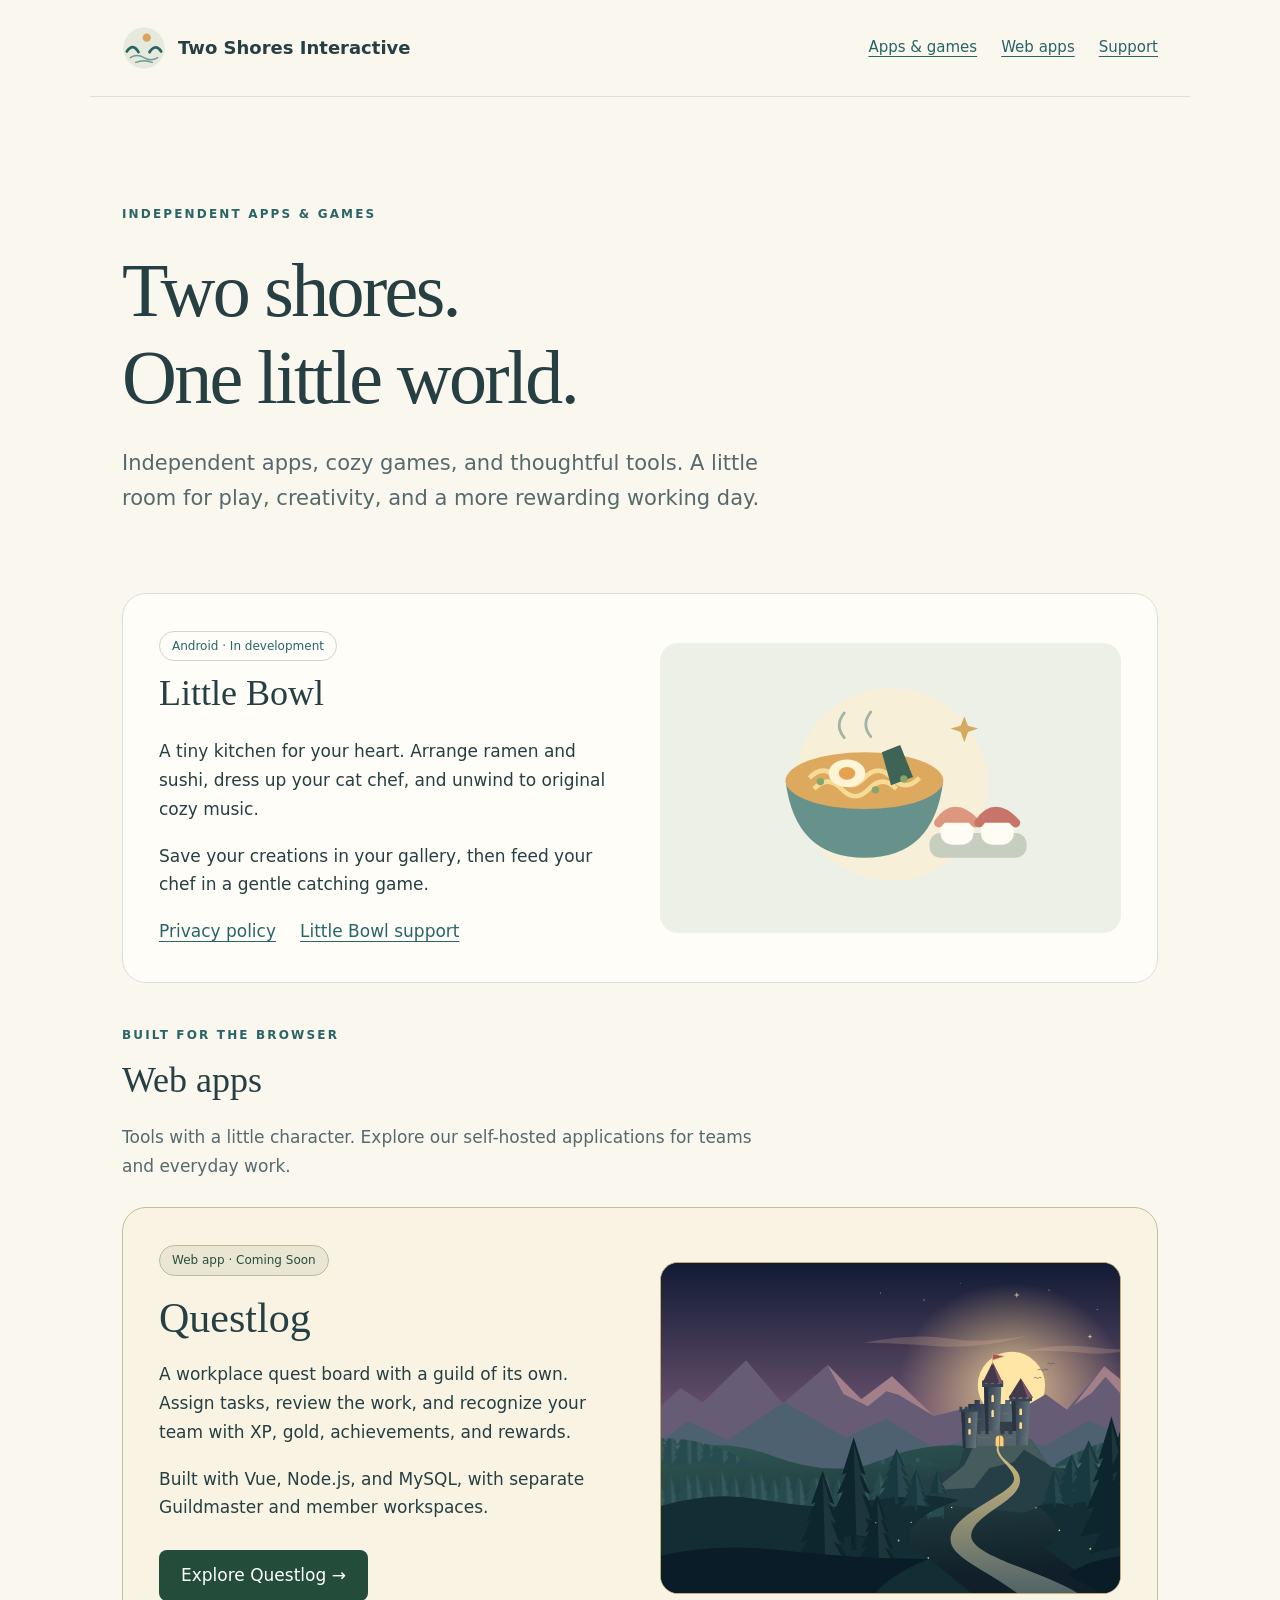
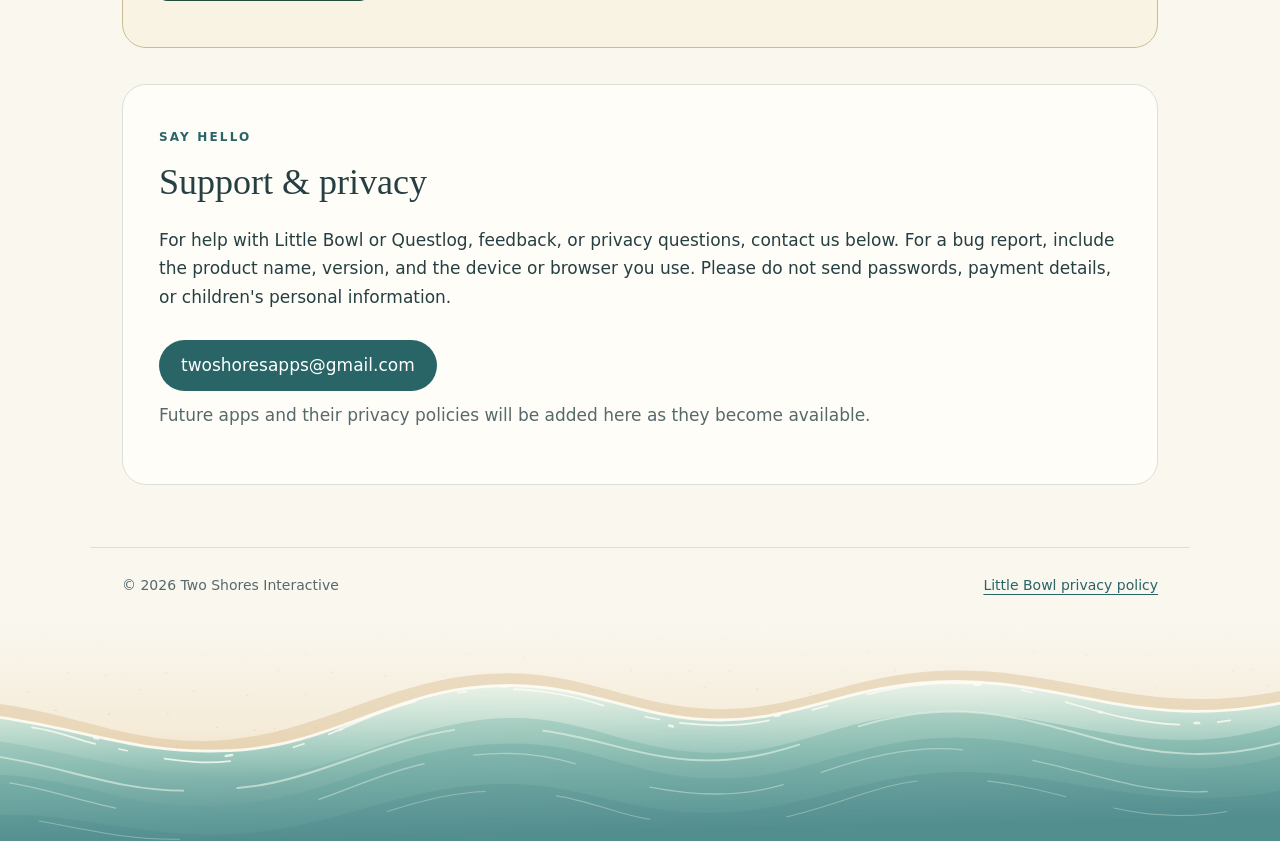
==== commit 9b24eec9: "Add files via upload" ====
--- a/index.html
+++ b/index.html
@@ -22,7 +22,7 @@
   background: url("assets/shoreline.svg") center bottom / max(100%, 42rem) 100% no-repeat;
 }
 
-</style></head>
+</style><link rel="stylesheet" href="assets/shore-gulls.css"><script src="assets/shore-gulls.js" defer></script></head>
 <body><header><a class="brand" href="index.html"><img src="assets/two-shores-logo.svg" width="44" height="44" alt="">Two Shores Interactive</a><nav aria-label="Main navigation"><a href="index.html#apps">Apps &amp; games</a><a href="index.html#web-apps">Web apps</a><a href="index.html#support">Support</a></nav></header>
 <main><section class="hero"><span class="eyebrow">Independent apps &amp; games</span><h1>Two shores.<br>One little world.</h1><p class="intro">Independent apps, cozy games, and thoughtful tools. A little room for play, creativity, and a more rewarding working day.</p></section>
 <section id="apps" class="card app-card"><div><span class="pill">Android · In development</span><h2>Little Bowl</h2><p>A tiny kitchen for your heart. Arrange ramen and sushi, dress up your cat chef, and unwind to original cozy music.</p><p>Save your creations in your gallery, then feed your chef in a gentle catching game.</p><div class="links"><a href="privacy.html">Privacy policy</a><a href="mailto:twoshoresapps@gmail.com?subject=Little%20Bowl%20support">Little Bowl support</a></div></div><div class="art"><img src="assets/little-bowl-illustration.svg" width="360" height="240" alt="A bowl of ramen and sushi beneath a little star"></div></section>
@@ -38,4 +38,6 @@
 </article></section>
 
 <section id="support" class="card"><span class="eyebrow">Say hello</span><h2>Support &amp; privacy</h2><p>For help with Little Bowl or Questlog, feedback, or privacy questions, contact us below. For a bug report, include the product name, version, and the device or browser you use. Please do not send passwords, payment details, or children's personal information.</p><a class="button" href="mailto:twoshoresapps@gmail.com">twoshoresapps@gmail.com</a><p class="muted">Future apps and their privacy policies will be added here as they become available.</p></section></main>
-<footer><span>© 2026 Two Shores Interactive</span><a href="privacy.html">Little Bowl privacy policy</a></footer></body></html>
+<footer><span>© 2026 Two Shores Interactive</span><a href="privacy.html">Little Bowl privacy policy</a></footer>
+<div class="shore-gulls" aria-hidden="true"></div>
+</body></html>
--- a/assets/shore-gulls.css
+++ b/assets/shore-gulls.css
@@ -0,0 +1,16 @@
+body { isolation: isolate; }
+.shore-gulls {
+  position: fixed;
+  inset: 0;
+  z-index: -1;
+  overflow: hidden;
+  pointer-events: none;
+}
+.shore-gulls img {
+  position: absolute;
+  top: 0;
+  left: 0;
+}
+@media (prefers-reduced-motion: reduce) {
+  .shore-gulls { display: none; }
+}
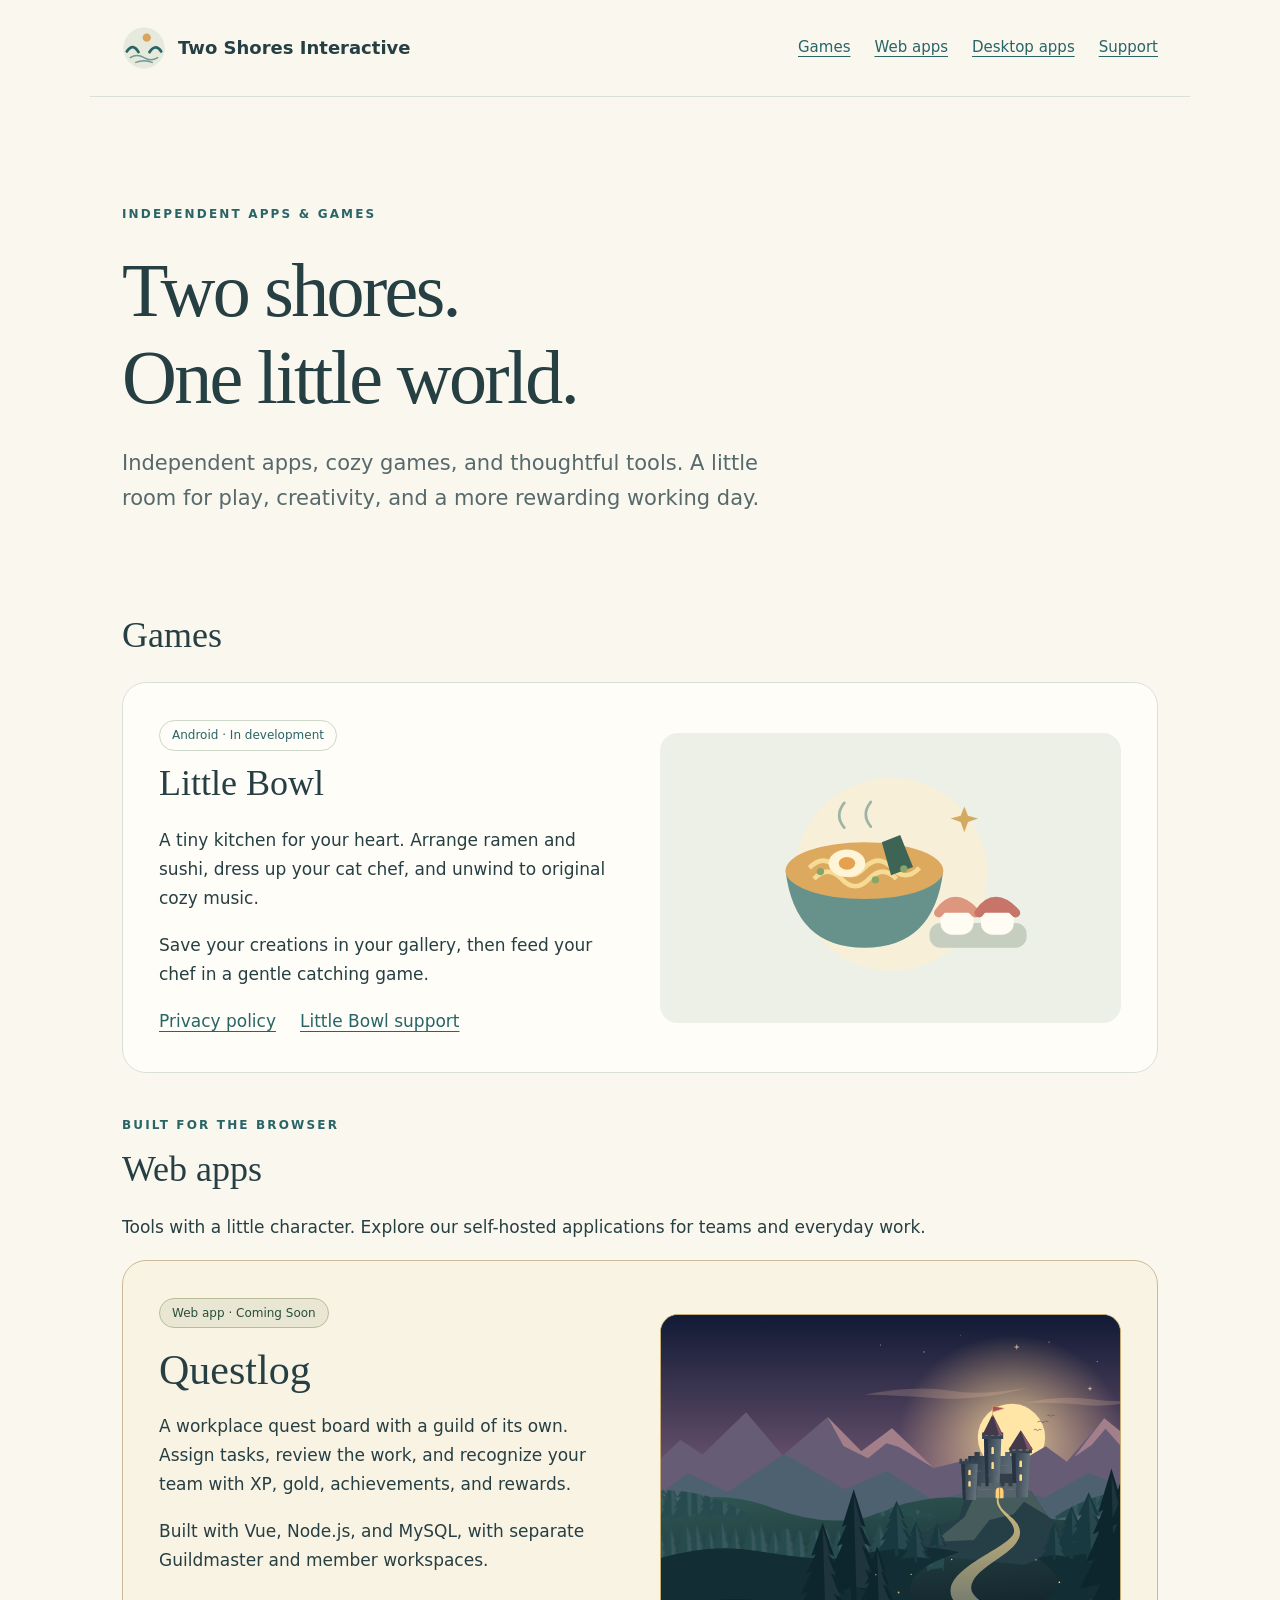
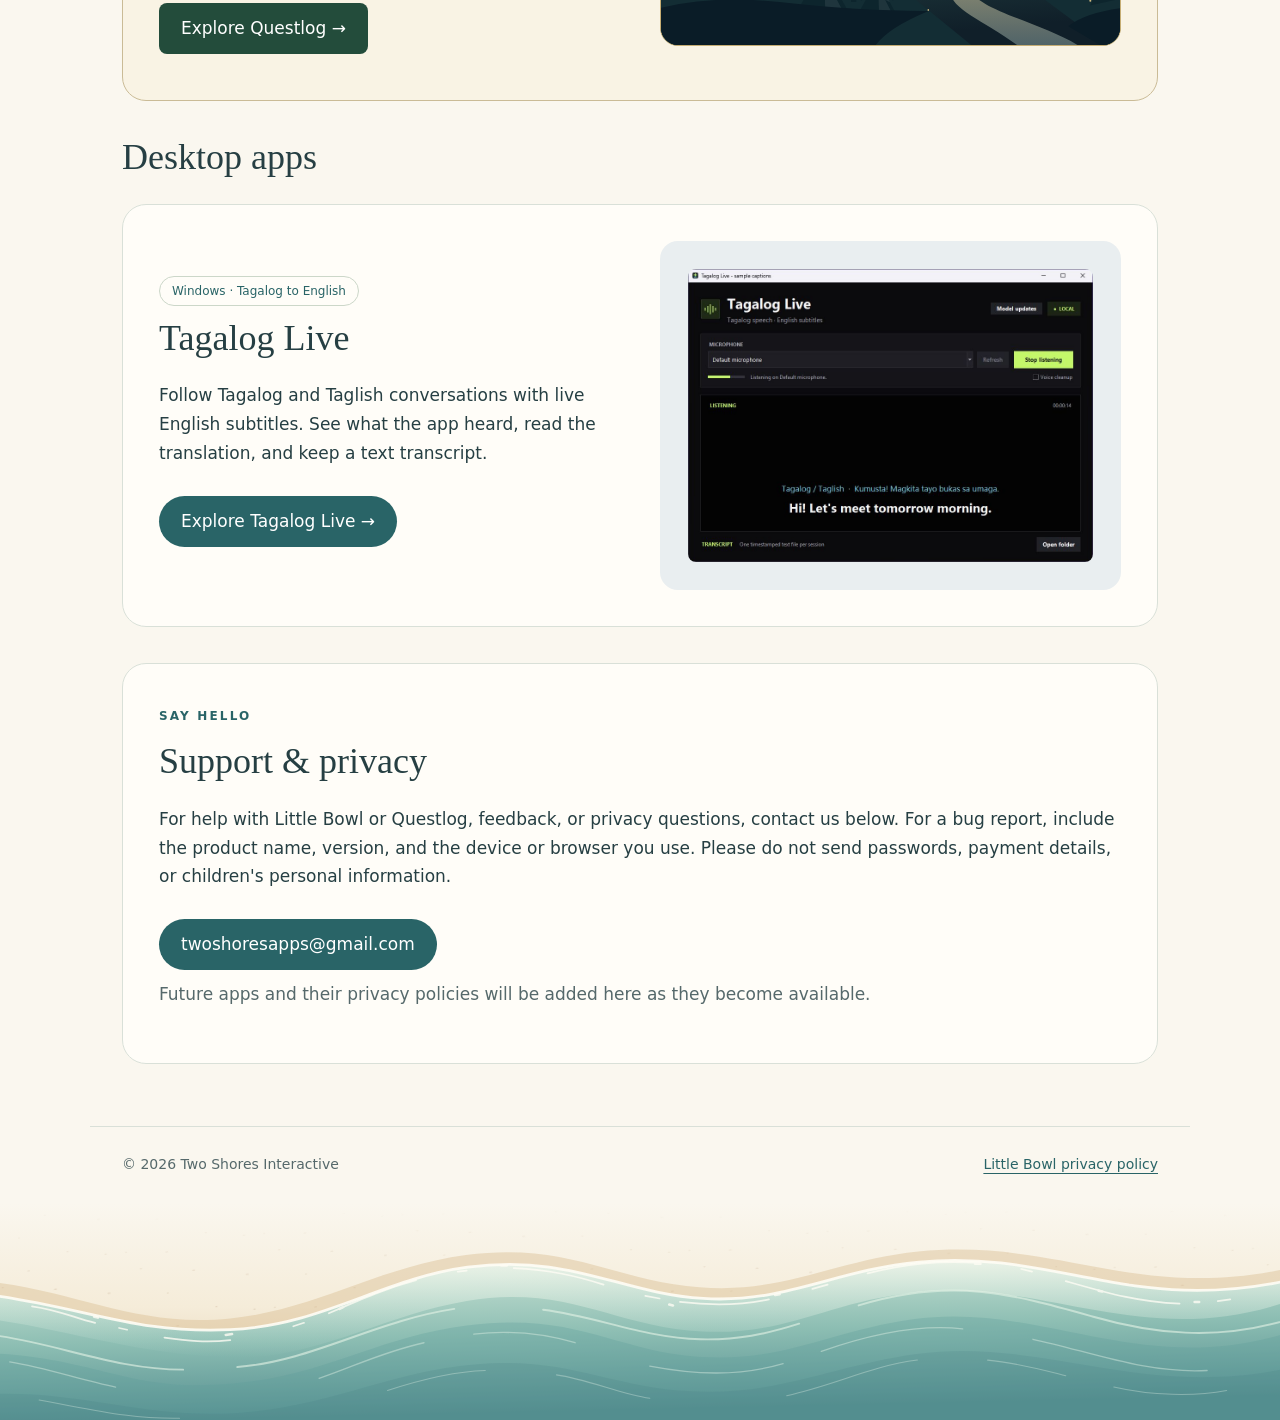
==== commit be5f3da5: "Add files via upload" ====
--- a/index.html
+++ b/index.html
@@ -4,7 +4,10 @@
 *{box-sizing:border-box}html{scroll-behavior:smooth}body{margin:0;background:var(--paper);color:var(--ink);font:17px/1.7 system-ui,sans-serif}a{color:var(--sea);text-underline-offset:4px}a:focus-visible{outline:3px solid #af7441;outline-offset:5px}header,main,footer{max-width:1100px;margin:auto;padding:26px 32px}header{display:flex;align-items:center;justify-content:space-between;gap:20px;border-bottom:1px solid var(--line)}.brand{font-weight:700;text-decoration:none;color:var(--ink);font-size:18px;display:flex;gap:12px;align-items:center}.brand img{width:44px;height:44px;flex-shrink:0}nav{display:flex;gap:24px}nav a{font-size:15px}.hero{padding:75px 0 58px;max-width:800px}.eyebrow{font-size:12px;letter-spacing:.18em;text-transform:uppercase;font-weight:700;color:var(--sea)}h1,h2,h3{font-family:Georgia,serif;font-weight:400;line-height:1.15}h1{font-size:clamp(40px,7vw,76px);margin:20px 0 24px;letter-spacing:-.035em}h2{font-size:36px;margin:12px 0 22px}h3{font-size:26px;margin:30px 0 12px}.intro{font-size:21px;color:var(--muted);max-width:640px}.card{background:var(--card);border:1px solid var(--line);border-radius:24px;padding:36px;margin-bottom:36px}.app-card{display:grid;grid-template-columns:1fr 1fr;gap:40px;align-items:center}.pill{display:inline-block;border:1px solid #ccd7c9;border-radius:30px;font-size:12px;padding:4px 12px;color:var(--sea)}.art{background:#edf0e6;border-radius:18px;padding:35px;display:flex;align-items:center;justify-content:center;min-height:260px}#apps .art img{width:100%;max-width:330px;height:auto}.button{display:inline-block;background:var(--sea);color:white;padding:11px 22px;border-radius:30px;text-decoration:none;margin:10px 0}.links{display:flex;flex-wrap:wrap;gap:12px 24px}.muted,footer{color:var(--muted)}footer{font-size:14px;border-top:1px solid var(--line);display:flex;justify-content:space-between;gap:20px;flex-wrap:wrap}.policy{max-width:800px;padding-top:25px}.policy h1{font-size:48px}.policy h2{font-size:28px;margin-top:38px}.note{border-left:3px solid var(--sea);background:#edf0e6;padding:16px 20px;border-radius:0 12px 12px 0}li{margin:7px 0}p{margin:0 0 18px}section[id]{scroll-margin-top:24px}@media(max-width:650px){header,main,footer{padding:22px}.brand{font-size:15px}nav{gap:12px}.hero{padding:46px 0}.app-card{grid-template-columns:1fr;gap:20px}.card{padding:24px}.art{min-height:200px}.intro{font-size:19px}.policy h1{font-size:38px}}@media(prefers-reduced-motion:reduce){html{scroll-behavior:auto}}
 
 header{flex-wrap:wrap}nav{flex-wrap:wrap}
-.web-apps-heading{margin:22px 0 26px}.web-apps-heading p{max-width:650px;color:var(--muted)}
+.tagalog-art { background: #e9eef0; padding: clamp(12px, 2.5vw, 28px); }
+.tagalog-art img { width: 100%; height: auto; border-radius: 8px; }
+.app-card h3 { font-size: 36px; margin: 12px 0 22px; }
+.section-heading{margin:22px 0 26px}.section-heading p{max-width:650px;color:var(--muted)}
 .questlog-card{overflow:hidden;border-color:#cabb96;background:#f9f3e4}
 .questlog-card .pill{background:#e9e7d3;border-color:#b9bb9a;color:#284e3c}
 .questlog-card h3{font-size:42px;margin:18px 0}
@@ -23,12 +26,15 @@
 }
 
 </style><link rel="stylesheet" href="assets/shore-gulls.css"><script src="assets/shore-gulls.js" defer></script></head>
-<body><header><a class="brand" href="index.html"><img src="assets/two-shores-logo.svg" width="44" height="44" alt="">Two Shores Interactive</a><nav aria-label="Main navigation"><a href="index.html#apps">Apps &amp; games</a><a href="index.html#web-apps">Web apps</a><a href="index.html#support">Support</a></nav></header>
+<body><header><a class="brand" href="index.html"><img src="assets/two-shores-logo.svg" width="44" height="44" alt="">Two Shores Interactive</a><nav aria-label="Main navigation"><a href="index.html#apps">Games</a><a href="index.html#web-apps">Web apps</a><a href="index.html#desktop-apps">Desktop apps</a><a href="index.html#support">Support</a></nav></header>
 <main><section class="hero"><span class="eyebrow">Independent apps &amp; games</span><h1>Two shores.<br>One little world.</h1><p class="intro">Independent apps, cozy games, and thoughtful tools. A little room for play, creativity, and a more rewarding working day.</p></section>
-<section id="apps" class="card app-card"><div><span class="pill">Android · In development</span><h2>Little Bowl</h2><p>A tiny kitchen for your heart. Arrange ramen and sushi, dress up your cat chef, and unwind to original cozy music.</p><p>Save your creations in your gallery, then feed your chef in a gentle catching game.</p><div class="links"><a href="privacy.html">Privacy policy</a><a href="mailto:twoshoresapps@gmail.com?subject=Little%20Bowl%20support">Little Bowl support</a></div></div><div class="art"><img src="assets/little-bowl-illustration.svg" width="360" height="240" alt="A bowl of ramen and sushi beneath a little star"></div></section>
+<section id="apps" aria-labelledby="games-heading">
+<div class="section-heading"><h2 id="games-heading">Games</h2></div>
+<article class="card app-card"><div><span class="pill">Android · In development</span><h3>Little Bowl</h3><p>A tiny kitchen for your heart. Arrange ramen and sushi, dress up your cat chef, and unwind to original cozy music.</p><p>Save your creations in your gallery, then feed your chef in a gentle catching game.</p><div class="links"><a href="privacy.html">Privacy policy</a><a href="mailto:twoshoresapps@gmail.com?subject=Little%20Bowl%20support">Little Bowl support</a></div></div><div class="art"><img src="assets/little-bowl-illustration.svg" width="360" height="240" alt="A bowl of ramen and sushi beneath a little star"></div></article>
+</section>
 
-<section id="web-apps">
-<div class="web-apps-heading"><span class="eyebrow">Built for the browser</span><h2>Web apps</h2><p>Tools with a little character. Explore our self-hosted applications for teams and everyday work.</p></div>
+<section id="web-apps" aria-labelledby="web-apps-heading">
+<div class="web-apps-heading"><span class="eyebrow">Built for the browser</span><h2 id="web-apps-heading">Web apps</h2><p>Tools with a little character. Explore our self-hosted applications for teams and everyday work.</p></div>
 <article class="card app-card questlog-card">
 <div><span class="pill">Web app · Coming Soon</span><h3>Questlog</h3>
 <p>A workplace quest board with a guild of its own. Assign tasks, review the work, and recognize your team with XP, gold, achievements, and rewards.</p>
@@ -37,6 +43,11 @@
 </div><div class="art"><img src="questlog/assets/guild-gate.svg" alt="An illustrated castle rising above a forest at sunset" width="1600" height="1000" loading="lazy"></div>
 </article></section>
 
+<section id="desktop-apps" aria-labelledby="desktop-apps-heading">
+<div class="section-heading"><h2 id="desktop-apps-heading">Desktop apps</h2></div>
+<article class="card app-card"><div><span class="pill">Windows · Tagalog to English</span><h3>Tagalog Live</h3><p>Follow Tagalog and Taglish conversations with live English subtitles. See what the app heard, read the translation, and keep a text transcript.</p><div class="links"><a class="button" href="tagalog-live/">Explore Tagalog Live <span aria-hidden="true">→</span></a></div></div><div class="art tagalog-art"><img src="assets/tagalog-live/live-captions.jpg" width="942" height="682" loading="lazy" alt="Tagalog Live showing a sample Tagalog caption and its English translation"></div></article>
+</section>
+
 <section id="support" class="card"><span class="eyebrow">Say hello</span><h2>Support &amp; privacy</h2><p>For help with Little Bowl or Questlog, feedback, or privacy questions, contact us below. For a bug report, include the product name, version, and the device or browser you use. Please do not send passwords, payment details, or children's personal information.</p><a class="button" href="mailto:twoshoresapps@gmail.com">twoshoresapps@gmail.com</a><p class="muted">Future apps and their privacy policies will be added here as they become available.</p></section></main>
 <footer><span>© 2026 Two Shores Interactive</span><a href="privacy.html">Little Bowl privacy policy</a></footer>
 <div class="shore-gulls" aria-hidden="true"></div>
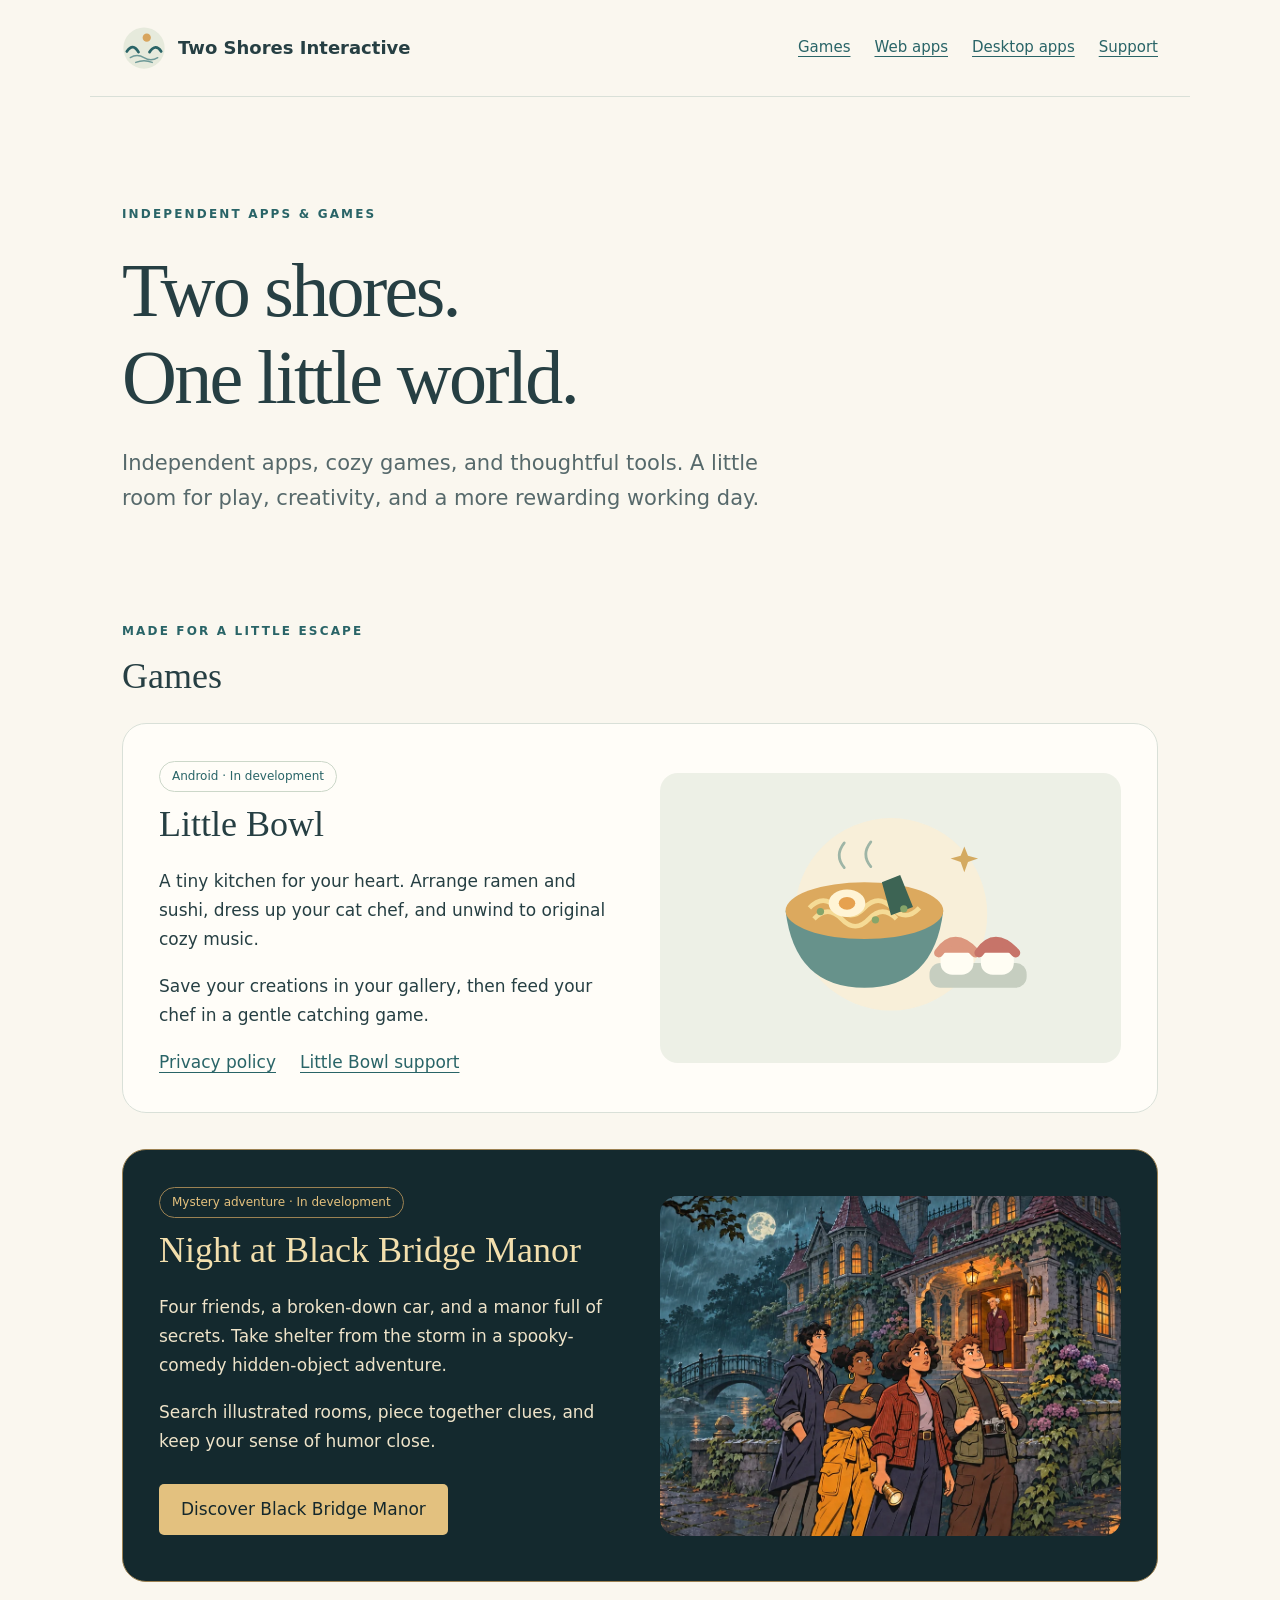
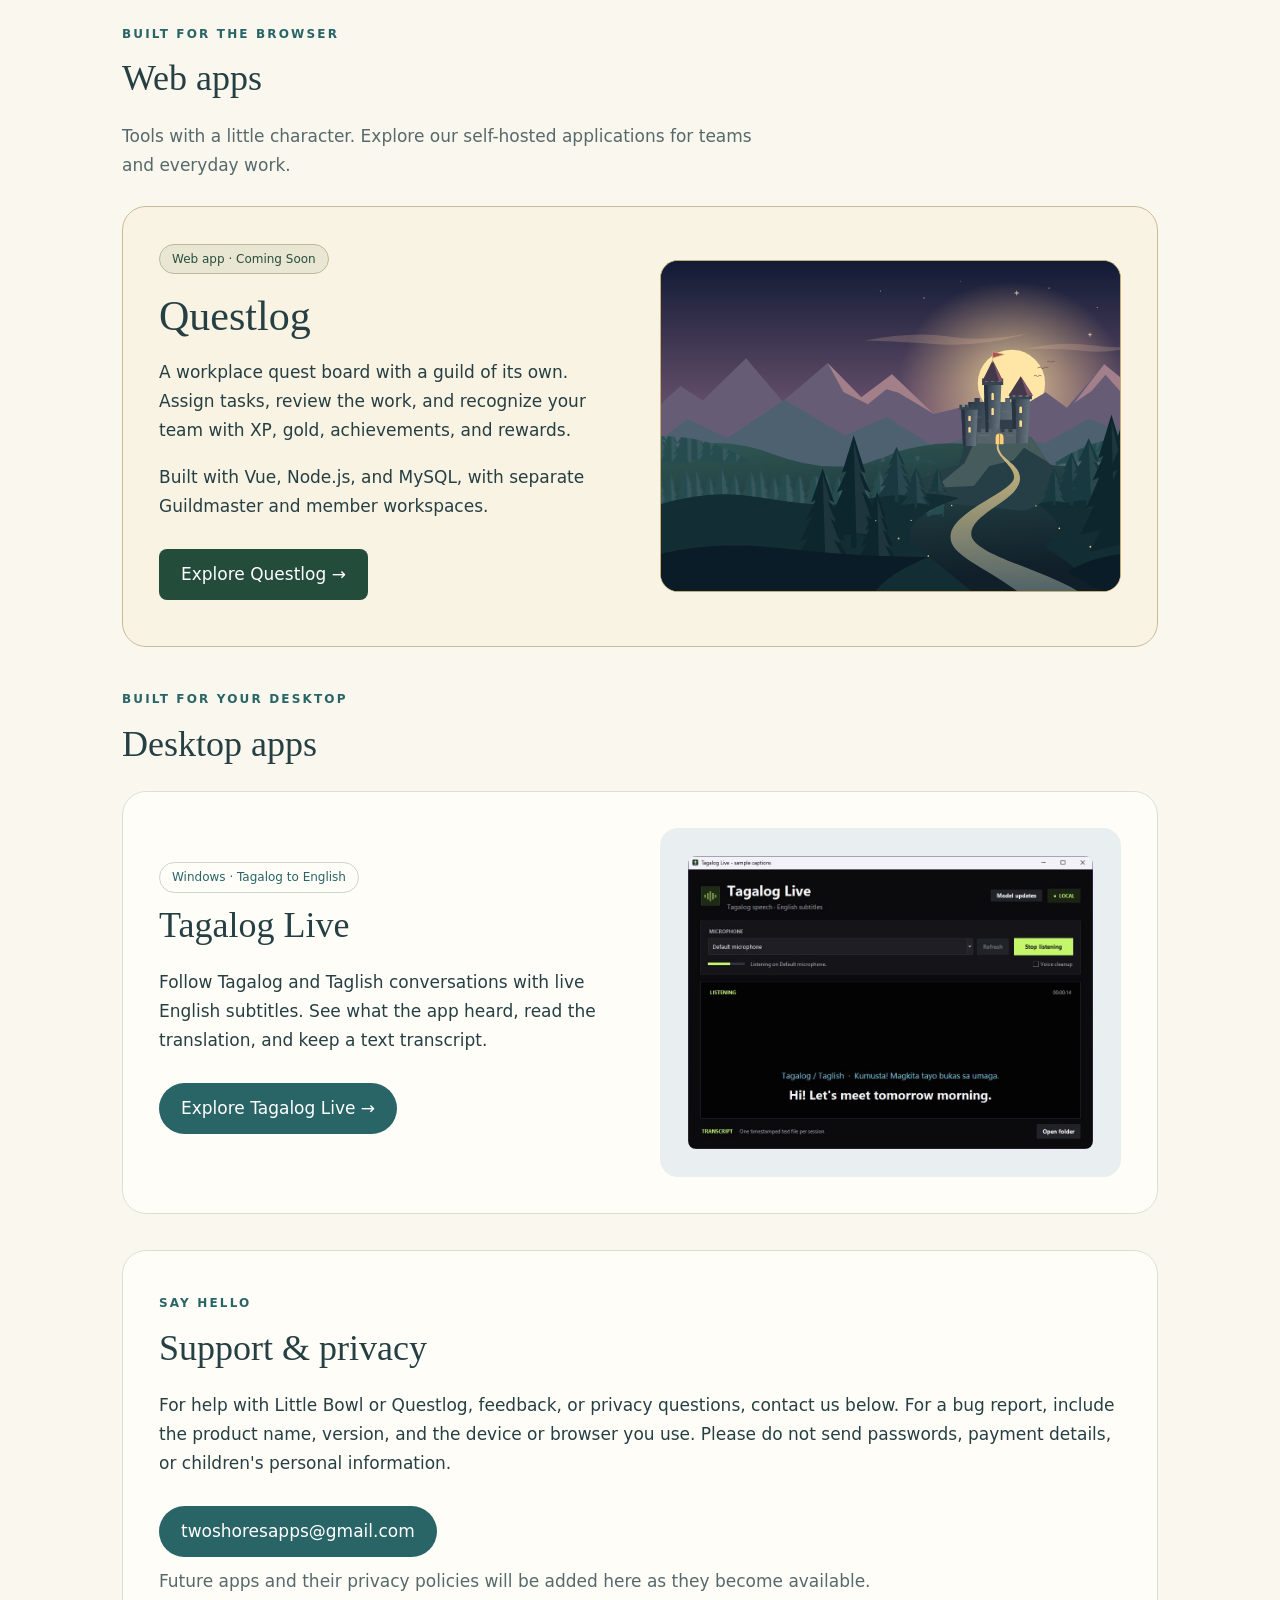
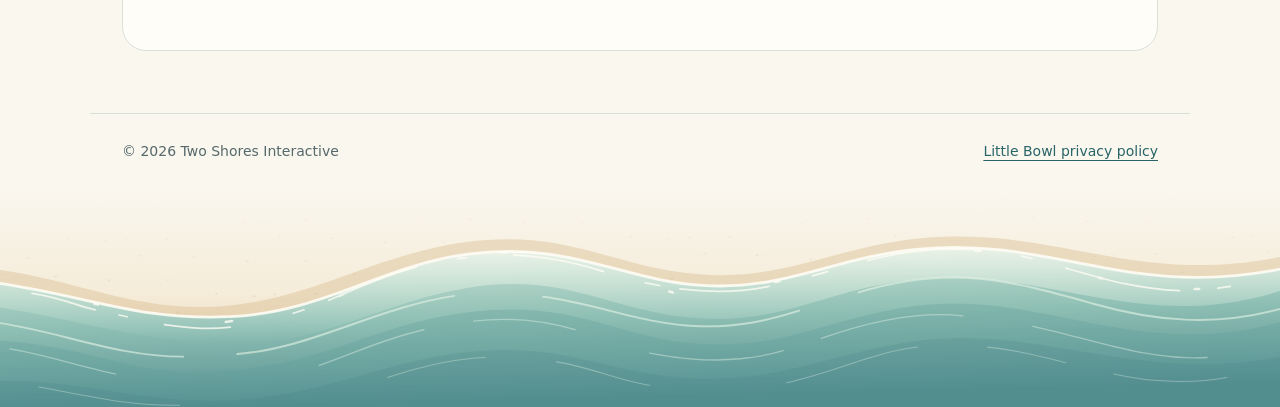
==== commit 8ed5efe7: "Add files via upload" ====
--- a/index.html
+++ b/index.html
@@ -17,6 +17,7 @@
 .questlog-card .links{align-items:center}
 @media(max-width:650px){.questlog-card .art,.questlog-card .art img{min-height:230px;height:230px}}
 
+.manor-card{background:#14292e;color:#eee3c9;border-color:#9c8253;overflow:hidden}.manor-card .pill{color:#e4c17e;border-color:#9c8253}.manor-card h3{color:#f3dfad}.manor-card .button{background:#e3c17f;color:#15282c;border-radius:5px}.manor-card .art{padding:0;background:#0b1b20;overflow:hidden;min-height:300px}#apps .manor-card .art img{max-width:none;width:100%;height:340px;object-fit:cover;object-position:65% center}
 /* Decorative shoreline under the footer. The art fades into --paper. */
 body::after {
   content: "";
@@ -29,12 +30,14 @@
 <body><header><a class="brand" href="index.html"><img src="assets/two-shores-logo.svg" width="44" height="44" alt="">Two Shores Interactive</a><nav aria-label="Main navigation"><a href="index.html#apps">Games</a><a href="index.html#web-apps">Web apps</a><a href="index.html#desktop-apps">Desktop apps</a><a href="index.html#support">Support</a></nav></header>
 <main><section class="hero"><span class="eyebrow">Independent apps &amp; games</span><h1>Two shores.<br>One little world.</h1><p class="intro">Independent apps, cozy games, and thoughtful tools. A little room for play, creativity, and a more rewarding working day.</p></section>
 <section id="apps" aria-labelledby="games-heading">
-<div class="section-heading"><h2 id="games-heading">Games</h2></div>
+<div class="section-heading"><span class="eyebrow">Made for a little escape</span><h2 id="games-heading">Games</h2></div>
 <article class="card app-card"><div><span class="pill">Android · In development</span><h3>Little Bowl</h3><p>A tiny kitchen for your heart. Arrange ramen and sushi, dress up your cat chef, and unwind to original cozy music.</p><p>Save your creations in your gallery, then feed your chef in a gentle catching game.</p><div class="links"><a href="privacy.html">Privacy policy</a><a href="mailto:twoshoresapps@gmail.com?subject=Little%20Bowl%20support">Little Bowl support</a></div></div><div class="art"><img src="assets/little-bowl-illustration.svg" width="360" height="240" alt="A bowl of ramen and sushi beneath a little star"></div></article>
+
+<article class="card app-card manor-card"><div><span class="pill">Mystery adventure · In development</span><h3>Night at Black Bridge Manor</h3><p>Four friends, a broken-down car, and a manor full of secrets. Take shelter from the storm in a spooky-comedy hidden-object adventure.</p><p>Search illustrated rooms, piece together clues, and keep your sense of humor close.</p><a class="button" href="black-bridge-manor/">Discover Black Bridge Manor</a></div><div class="art"><img src="black-bridge-manor/assets/manor.webp" width="2172" height="724" loading="lazy" alt="Four friends outside a lantern-lit manor on a stormy night"></div></article>
 </section>
 
 <section id="web-apps" aria-labelledby="web-apps-heading">
-<div class="web-apps-heading"><span class="eyebrow">Built for the browser</span><h2 id="web-apps-heading">Web apps</h2><p>Tools with a little character. Explore our self-hosted applications for teams and everyday work.</p></div>
+<div class="section-heading web-apps-heading"><span class="eyebrow">Built for the browser</span><h2 id="web-apps-heading">Web apps</h2><p>Tools with a little character. Explore our self-hosted applications for teams and everyday work.</p></div>
 <article class="card app-card questlog-card">
 <div><span class="pill">Web app · Coming Soon</span><h3>Questlog</h3>
 <p>A workplace quest board with a guild of its own. Assign tasks, review the work, and recognize your team with XP, gold, achievements, and rewards.</p>
@@ -44,7 +47,7 @@
 </article></section>
 
 <section id="desktop-apps" aria-labelledby="desktop-apps-heading">
-<div class="section-heading"><h2 id="desktop-apps-heading">Desktop apps</h2></div>
+<div class="section-heading"><span class="eyebrow">Built for your desktop</span><h2 id="desktop-apps-heading">Desktop apps</h2></div>
 <article class="card app-card"><div><span class="pill">Windows · Tagalog to English</span><h3>Tagalog Live</h3><p>Follow Tagalog and Taglish conversations with live English subtitles. See what the app heard, read the translation, and keep a text transcript.</p><div class="links"><a class="button" href="tagalog-live/">Explore Tagalog Live <span aria-hidden="true">→</span></a></div></div><div class="art tagalog-art"><img src="assets/tagalog-live/live-captions.jpg" width="942" height="682" loading="lazy" alt="Tagalog Live showing a sample Tagalog caption and its English translation"></div></article>
 </section>
 
